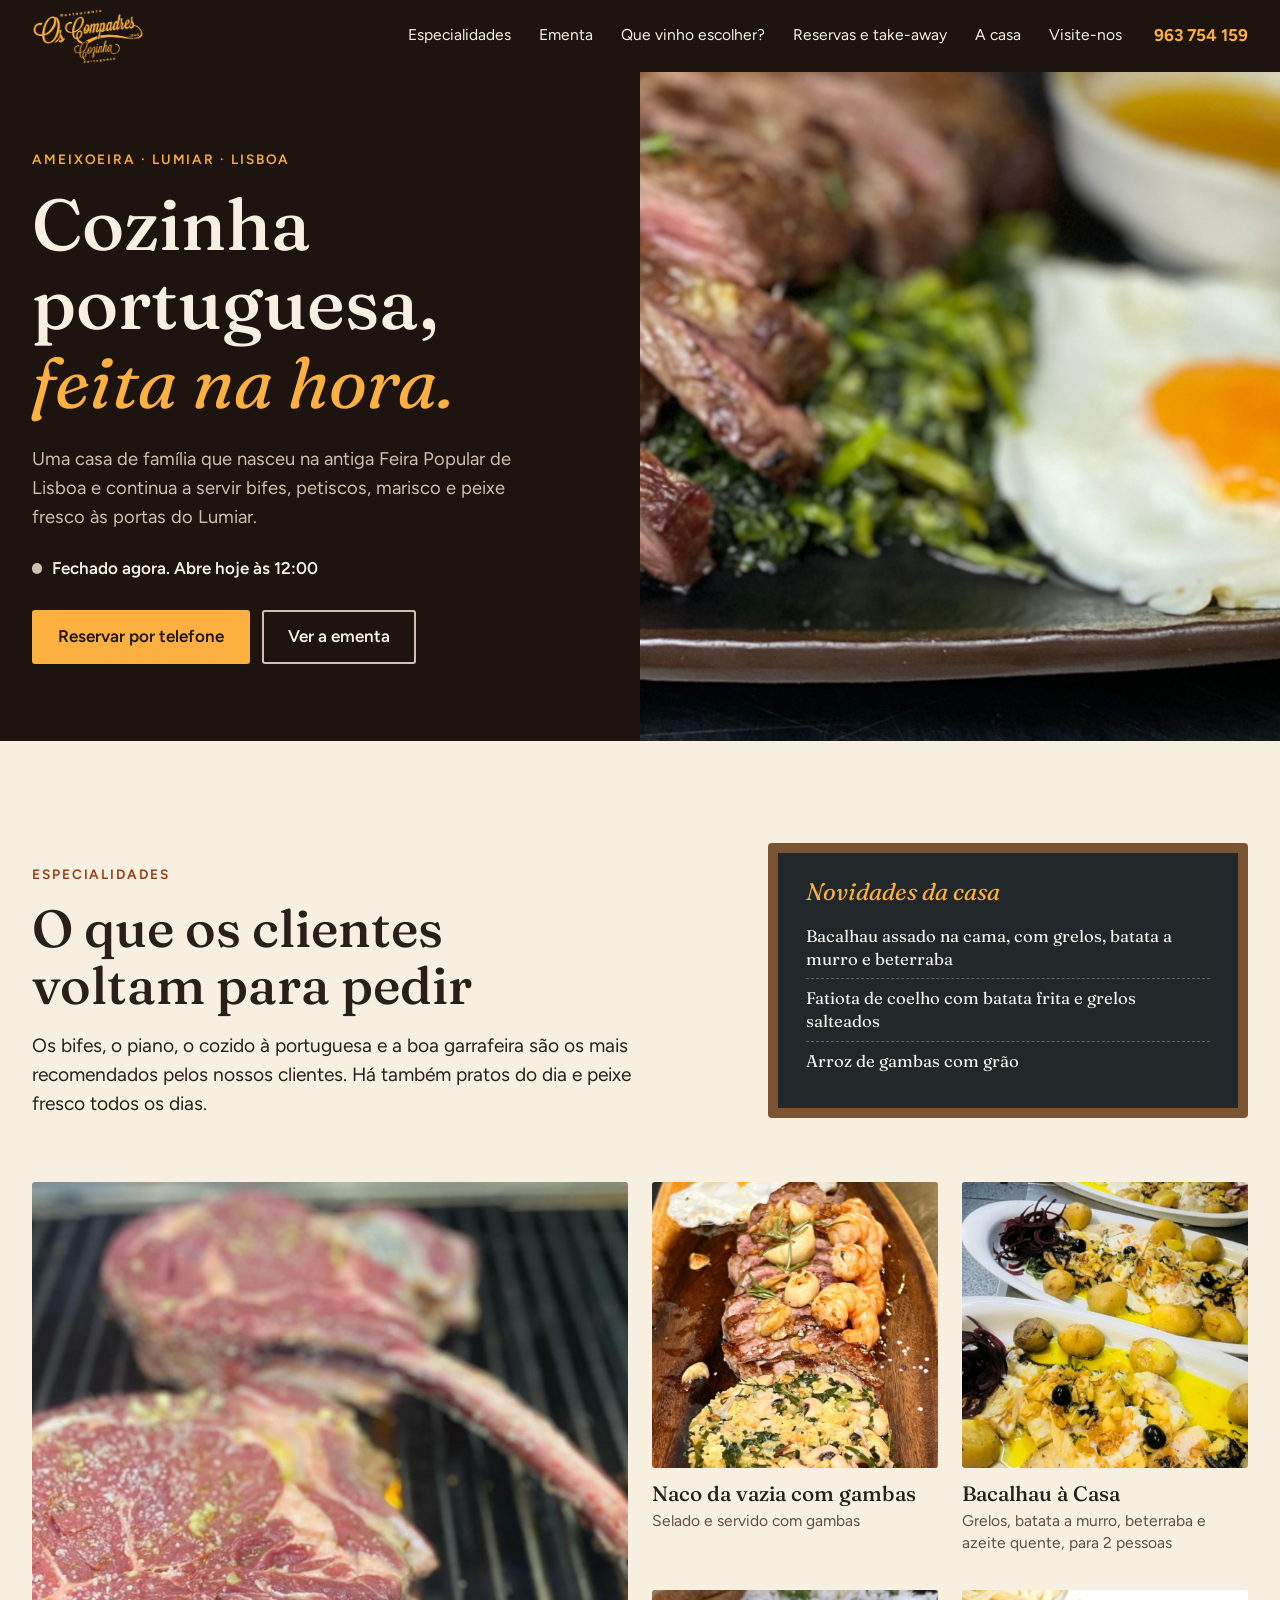
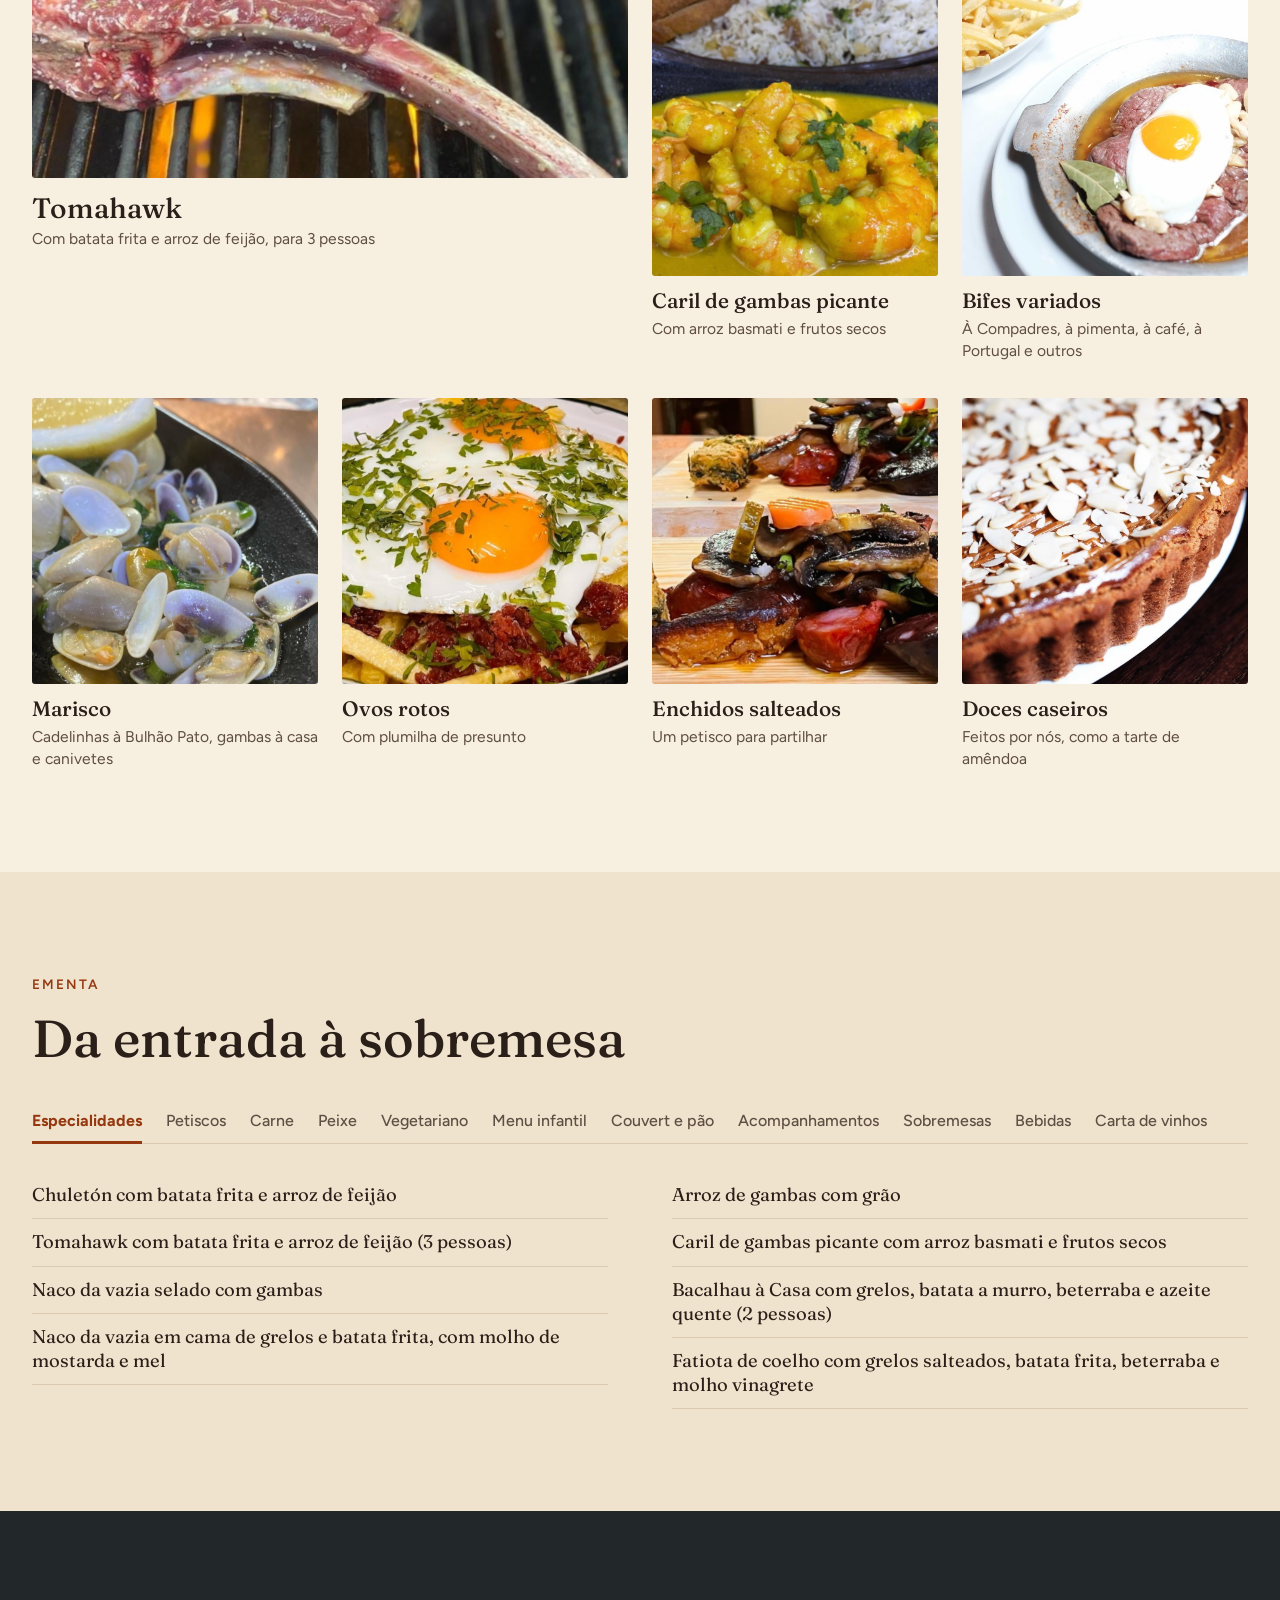
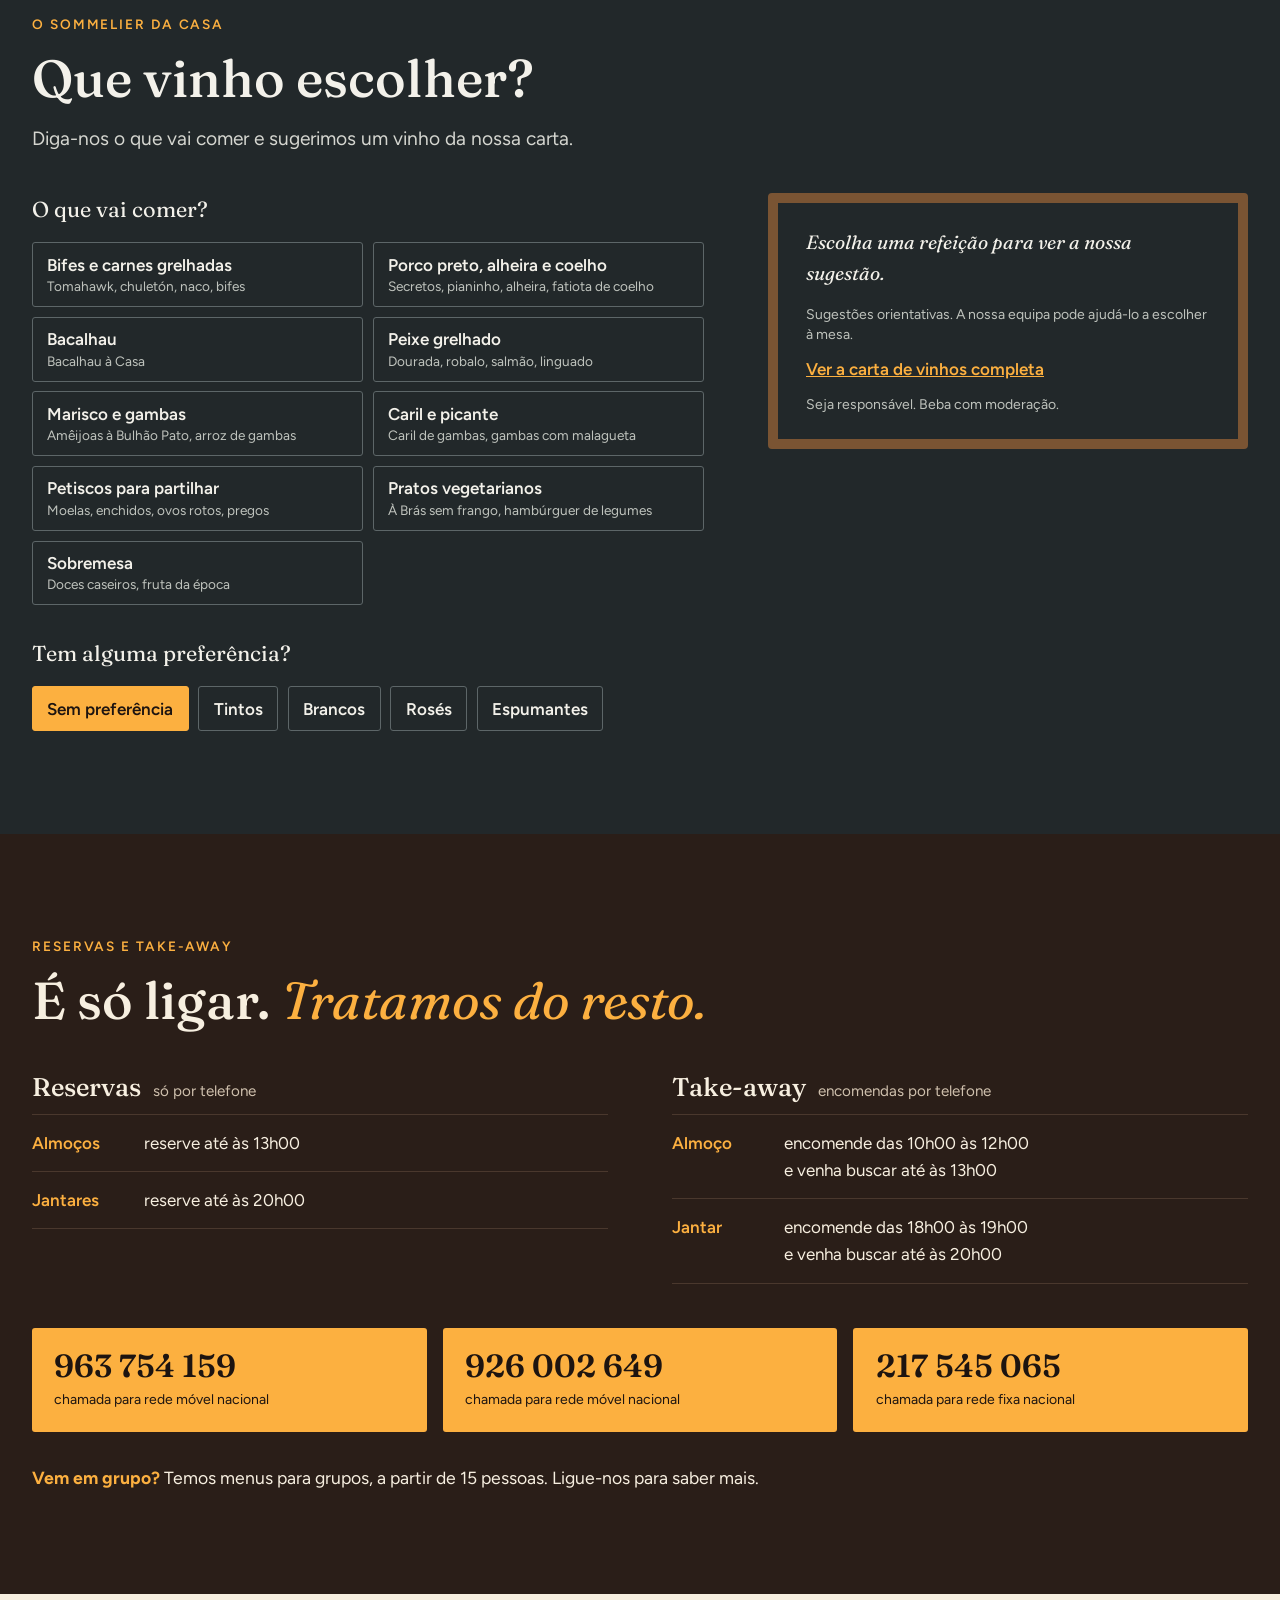
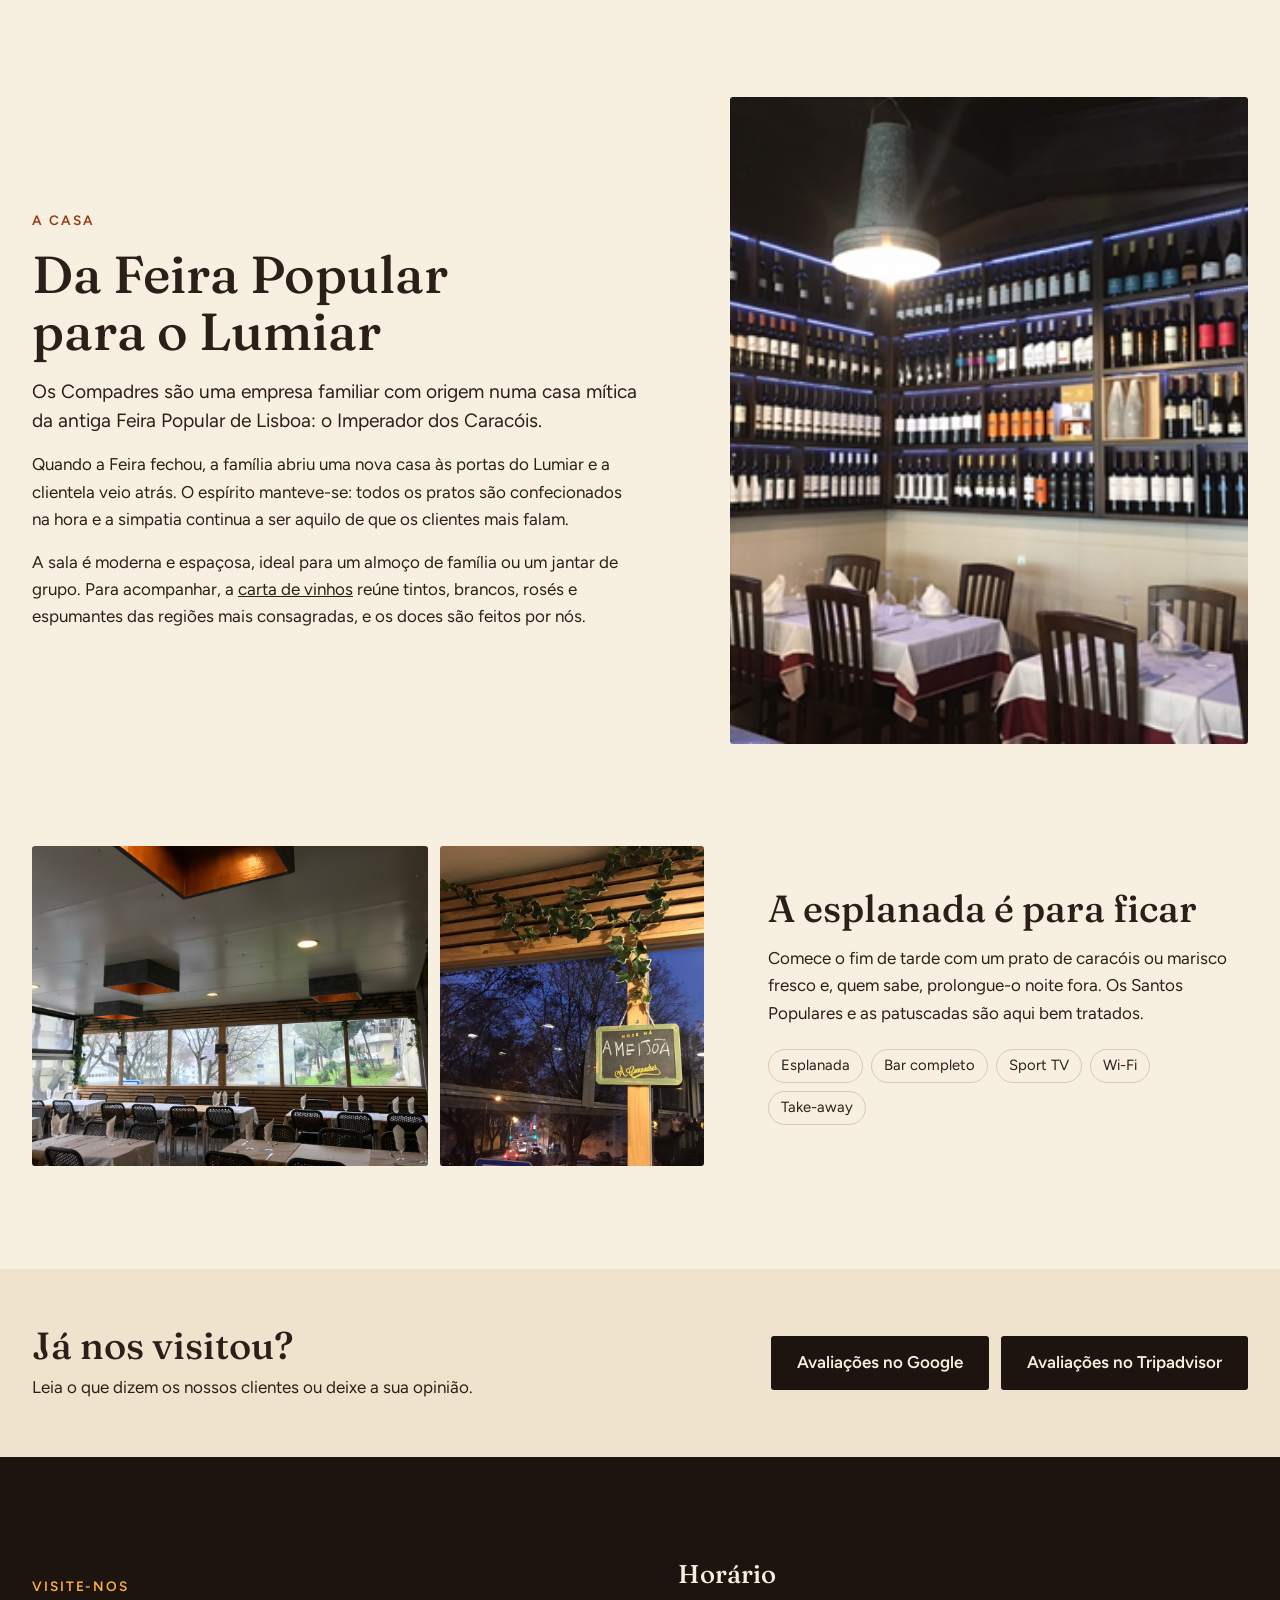
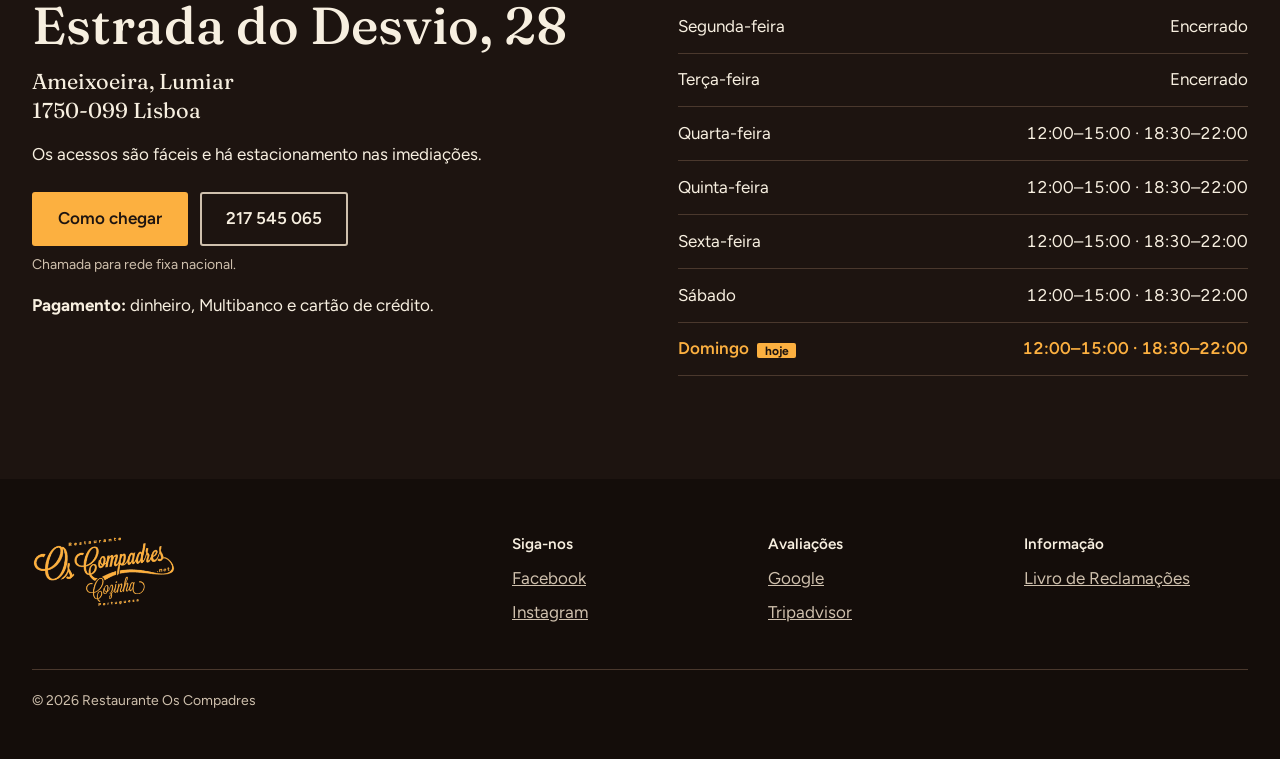
==== index.html @ 57ba3db3 "001 - baseline" ====
<!DOCTYPE html>
<html lang="pt-PT">
<head>
  <meta charset="utf-8">
  <meta name="viewport" content="width=device-width, initial-scale=1">
  <title>Restaurante Os Compadres | Cozinha portuguesa no Lumiar, Lisboa</title>
  <meta name="description" content="Cozinha tradicional portuguesa, feita na hora, com sala e esplanada na Ameixoeira, Lumiar. Reservas e take-away por telefone.">
  <!-- Protótipo: retirar esta linha quando o site for publicado oficialmente -->
  <meta name="robots" content="noindex">
  <meta name="theme-color" content="#1d1410">
  <link rel="preload" href="assets/fonts/fraunces.woff2" as="font" type="font/woff2" crossorigin>
  <link rel="stylesheet" href="css/styles.css">
  <script type="application/ld+json">
  {
    "@context": "https://schema.org",
    "@type": "Restaurant",
    "name": "Restaurante Os Compadres",
    "servesCuisine": "Portuguesa",
    "telephone": "+351217545065",
    "url": "https://www.restauranteoscompadres.net/",
    "acceptsReservations": "https://schema.org/True",
    "paymentAccepted": "Dinheiro, Multibanco, Cartão de crédito",
    "address": {
      "@type": "PostalAddress",
      "streetAddress": "Estrada do Desvio, 28",
      "addressLocality": "Lisboa",
      "postalCode": "1750-099",
      "addressCountry": "PT"
    },
    "geo": { "@type": "GeoCoordinates", "latitude": 38.780346, "longitude": -9.163229 },
    "openingHoursSpecification": [
      { "@type": "OpeningHoursSpecification", "dayOfWeek": ["Wednesday", "Thursday", "Friday", "Saturday", "Sunday"], "opens": "12:00", "closes": "15:00" },
      { "@type": "OpeningHoursSpecification", "dayOfWeek": ["Wednesday", "Thursday", "Friday", "Saturday", "Sunday"], "opens": "18:30", "closes": "22:00" }
    ]
  }
  </script>
  <script src="js/conteudo.js" defer></script>
  <script src="js/main.js" defer></script>
</head>
<body>
  <a class="saltar" href="#conteudo">Saltar para o conteúdo</a>

  <header class="topo">
    <div class="topo__interior">
      <a class="topo__logo" href="#inicio" aria-label="Os Compadres, início">
        <img src="assets/img/logo.png" alt="" width="268" height="135">
      </a>
      <button class="topo__menu" type="button" aria-expanded="false" aria-controls="navegacao">Menu</button>
      <nav id="navegacao" class="topo__nav" aria-label="Principal">
        <a href="#especialidades">Especialidades</a>
        <a href="#ementa">Ementa</a>
        <a href="#sommelier">Que vinho escolher?</a>
        <a href="#reservas">Reservas e take-away</a>
        <a href="#casa">A casa</a>
        <a href="#visite">Visite-nos</a>
      </nav>
      <a class="topo__telefone" href="tel:+351963754159">963 754 159</a>
    </div>
  </header>

  <main id="conteudo">
    <section class="heroi" id="inicio">
      <div class="heroi__texto">
        <p class="pre-titulo">Ameixoeira · Lumiar · Lisboa</p>
        <h1>Cozinha portuguesa, <em>feita na hora.</em></h1>
        <p class="heroi__intro">Uma casa de família que nasceu na antiga Feira Popular de Lisboa e continua a servir bifes, petiscos, marisco e peixe fresco às portas do Lumiar.</p>
        <p class="estado" data-estado><span class="estado__ponto" aria-hidden="true"></span><span data-estado-texto>Quarta a domingo, 12:00–15:00 e 18:30–22:00</span></p>
        <div class="heroi__acoes">
          <a class="botao botao--principal" href="#reservas">Reservar por telefone</a>
          <a class="botao botao--linha" href="#ementa">Ver a ementa</a>
        </div>
      </div>
      <div class="heroi__foto">
        <img src="assets/img/hero-1261.jpg" width="1920" height="735" alt="Naco de carne selado, com grelos salteados e ovo estrelado, servido em prato escuro">
      </div>
    </section>

    <section class="seccao especialidades" id="especialidades">
      <div class="contentor">
        <div class="especialidades__cabecalho">
          <div>
            <p class="pre-titulo pre-titulo--escuro">Especialidades</p>
            <h2>O que os clientes voltam para pedir</h2>
            <p class="lead">Os bifes, o piano, o cozido à portuguesa e a boa garrafeira são os mais recomendados pelos nossos clientes. Há também pratos do dia e peixe fresco todos os dias.</p>
          </div>
          <aside class="quadro" aria-labelledby="quadro-titulo">
            <h3 id="quadro-titulo" class="quadro__titulo">Novidades da casa</h3>
            <ul data-novidades></ul>
          </aside>
        </div>

        <ul class="pratos">
          <li class="prato prato--grande">
            <img src="assets/img/esp-3.jpg" width="800" height="800" loading="lazy" alt="Dois tomahawks a grelhar sobre a brasa">
            <h3>Tomahawk</h3>
            <p>Com batata frita e arroz de feijão, para 3 pessoas</p>
          </li>
          <li class="prato">
            <img src="assets/img/esp-1.jpg" width="800" height="800" loading="lazy" alt="Naco de vazia com gambas em travessa de madeira">
            <h3>Naco da vazia com gambas</h3>
            <p>Selado e servido com gambas</p>
          </li>
          <li class="prato">
            <img src="assets/img/bacalhau.jpg" width="800" height="800" loading="lazy" alt="Bacalhau assado com batata a murro, azeitonas e azeite">
            <h3>Bacalhau à Casa</h3>
            <p>Grelos, batata a murro, beterraba e azeite quente, para 2 pessoas</p>
          </li>
          <li class="prato">
            <img src="assets/img/esp-2.jpg" width="800" height="800" loading="lazy" alt="Caril de gambas com arroz basmati">
            <h3>Caril de gambas picante</h3>
            <p>Com arroz basmati e frutos secos</p>
          </li>
          <li class="prato">
            <img src="assets/img/bife-26.jpg" width="640" height="480" loading="lazy" alt="Bife com ovo estrelado em travessa de inox">
            <h3>Bifes variados</h3>
            <p>À Compadres, à pimenta, à café, à Portugal e outros</p>
          </li>
          <li class="prato">
            <img src="assets/img/marisco-1.jpg" width="800" height="800" loading="lazy" alt="Amêijoas à Bulhão Pato em prato escuro">
            <h3>Marisco</h3>
            <p>Cadelinhas à Bulhão Pato, gambas à casa e canivetes</p>
          </li>
          <li class="prato">
            <img src="assets/img/petisco-2.jpg" width="800" height="800" loading="lazy" alt="Ovos estrelados sobre batata frita e presunto">
            <h3>Ovos rotos</h3>
            <p>Com plumilha de presunto</p>
          </li>
          <li class="prato">
            <img src="assets/img/petisco-1.jpg" width="800" height="800" loading="lazy" alt="Enchidos salteados com cogumelos em tábua de madeira">
            <h3>Enchidos salteados</h3>
            <p>Um petisco para partilhar</p>
          </li>
          <li class="prato">
            <img src="assets/img/sobremesa-2.jpg" width="640" height="480" loading="lazy" alt="Tarte de amêndoa inteira">
            <h3>Doces caseiros</h3>
            <p>Feitos por nós, como a tarte de amêndoa</p>
          </li>
        </ul>
      </div>
    </section>

    <section class="seccao ementa" id="ementa">
      <div class="contentor">
        <p class="pre-titulo pre-titulo--escuro">Ementa</p>
        <h2>Da entrada à sobremesa</h2>
        <noscript><p class="lead">Para consultar a ementa, ligue-nos para o 963 754 159 (chamada para rede móvel nacional).</p></noscript>
        <div class="ementa__separadores" role="tablist" aria-label="Categorias da ementa" data-separadores></div>
        <div data-paineis></div>
      </div>
    </section>

    <section class="seccao sommelier" id="sommelier">
      <div class="contentor">
        <p class="pre-titulo">O sommelier da casa</p>
        <h2>Que vinho escolher?</h2>
        <p class="lead">Diga-nos o que vai comer e sugerimos um vinho da nossa carta.</p>
        <noscript><p>Peça ajuda à nossa equipa para escolher o vinho.</p></noscript>
        <div class="sommelier__grelha">
          <form>
            <fieldset>
              <legend>O que vai comer?</legend>
              <div class="sommelier__opcoes" data-refeicoes></div>
            </fieldset>
            <fieldset>
              <legend>Tem alguma preferência?</legend>
              <div class="sommelier__opcoes sommelier__opcoes--linha" data-preferencias></div>
            </fieldset>
          </form>
          <div class="sommelier__resposta">
            <div aria-live="polite" data-resultado>
              <p class="sommelier__vazio">Escolha uma refeição para ver a nossa sugestão.</p>
            </div>
            <p class="sommelier__nota">Sugestões orientativas. A nossa equipa pode ajudá-lo a escolher à mesa.</p>
            <a class="sommelier__ligacao" href="#ementa" data-abrir-vinhos>Ver a carta de vinhos completa</a>
            <p class="sommelier__nota">Seja responsável. Beba com moderação.</p>
          </div>
        </div>
      </div>
    </section>

    <section class="seccao reservas" id="reservas">
      <div class="contentor">
        <p class="pre-titulo">Reservas e take-away</p>
        <h2>É só ligar. <em>Tratamos do resto.</em></h2>
        <div class="reservas__grelha">
          <div class="horarios-servico">
            <h3>Reservas <small>só por telefone</small></h3>
            <dl>
              <div><dt>Almoços</dt><dd>reserve até às 13h00</dd></div>
              <div><dt>Jantares</dt><dd>reserve até às 20h00</dd></div>
            </dl>
          </div>
          <div class="horarios-servico">
            <h3>Take-away <small>encomendas por telefone</small></h3>
            <dl>
              <div><dt>Almoço</dt><dd>encomende das 10h00 às 12h00<br>e venha buscar até às 13h00</dd></div>
              <div><dt>Jantar</dt><dd>encomende das 18h00 às 19h00<br>e venha buscar até às 20h00</dd></div>
            </dl>
          </div>
        </div>
        <ul class="telefones">
          <li><a href="tel:+351963754159"><strong>963 754 159</strong><span>chamada para rede móvel nacional</span></a></li>
          <li><a href="tel:+351926002649"><strong>926 002 649</strong><span>chamada para rede móvel nacional</span></a></li>
          <li><a href="tel:+351217545065"><strong>217 545 065</strong><span>chamada para rede fixa nacional</span></a></li>
        </ul>
        <p class="reservas__grupos"><strong>Vem em grupo?</strong> Temos menus para grupos, a partir de 15 pessoas. Ligue-nos para saber mais.</p>
      </div>
    </section>

    <section class="seccao casa" id="casa">
      <div class="contentor casa__historia">
        <div class="casa__texto">
          <p class="pre-titulo pre-titulo--escuro">A casa</p>
          <h2>Da Feira Popular para o Lumiar</h2>
          <p class="lead">Os Compadres são uma empresa familiar com origem numa casa mítica da antiga Feira Popular de Lisboa: o Imperador dos Caracóis.</p>
          <p>Quando a Feira fechou, a família abriu uma nova casa às portas do Lumiar e a clientela veio atrás. O espírito manteve-se: todos os pratos são confecionados na hora e a simpatia continua a ser aquilo de que os clientes mais falam.</p>
          <p>A sala é moderna e espaçosa, ideal para um almoço de família ou um jantar de grupo. Para acompanhar, a <a href="#ementa" data-abrir-vinhos>carta de vinhos</a> reúne tintos, brancos, rosés e espumantes das regiões mais consagradas, e os doces são feitos por nós.</p>
        </div>
        <img class="casa__foto" src="assets/img/rest-10.jpg" width="450" height="350" loading="lazy" alt="Sala de refeições com mesas postas e uma parede inteira de garrafeira">
      </div>

      <div class="contentor esplanada">
        <div class="esplanada__fotos">
          <img src="assets/img/esplanada-4.jpg" width="1200" height="900" loading="lazy" alt="Esplanada coberta, de dia, com mesas postas e grandes janelas para as árvores">
          <img src="assets/img/esplanada-1.jpg" width="1200" height="900" loading="lazy" alt="Janela da esplanada ao anoitecer, com plantas e um pequeno quadro a anunciar amêijoa">
        </div>
        <div class="esplanada__texto">
          <h3>A esplanada é para ficar</h3>
          <p>Comece o fim de tarde com um prato de caracóis ou marisco fresco e, quem sabe, prolongue-o noite fora. Os Santos Populares e as patuscadas são aqui bem tratados.</p>
          <ul class="etiquetas">
            <li>Esplanada</li>
            <li>Bar completo</li>
            <li>Sport TV</li>
            <li>Wi-Fi</li>
            <li>Take-away</li>
          </ul>
        </div>
      </div>
    </section>

    <section class="avaliacoes" id="avaliacoes">
      <div class="contentor avaliacoes__interior">
        <div>
          <h2>Já nos visitou?</h2>
          <p>Leia o que dizem os nossos clientes ou deixe a sua opinião.</p>
        </div>
        <div class="avaliacoes__acoes">
          <a class="botao botao--escuro" href="https://www.google.com/search?hl=pt-PT&amp;gl=pt&amp;q=Os+Compadres,+Est+do+Desv.+28,+1750-099+Lisboa&amp;ludocid=6583333854940724621&amp;lsig=AB86z5X70cLenALAL0iGnnD36FtQ#lrd=0xd193296c5eeb169:0x5b5cb342d58b7d8d,1" target="_blank" rel="noopener noreferrer">Avaliações no Google</a>
          <a class="botao botao--escuro" href="https://www.tripadvisor.com.br/Restaurant_Review-g189158-d7626419-Reviews-Restaurante_Os_Compadres-Lisbon_Lisbon_District_Central_Portugal.html" target="_blank" rel="noopener noreferrer">Avaliações no Tripadvisor</a>
        </div>
      </div>
    </section>

    <section class="seccao visite" id="visite">
      <div class="contentor visite__grelha">
        <div>
          <p class="pre-titulo">Visite-nos</p>
          <h2>Estrada do Desvio, 28</h2>
          <address>Ameixoeira, Lumiar<br>1750-099 Lisboa</address>
          <p>Os acessos são fáceis e há estacionamento nas imediações.</p>
          <div class="visite__acoes">
            <a class="botao botao--principal" href="https://www.google.com/maps/search/?api=1&amp;query=38.780346,-9.163229" target="_blank" rel="noopener noreferrer">Como chegar</a>
            <a class="botao botao--linha" href="tel:+351217545065">217 545 065</a>
          </div>
          <p class="visite__nota">Chamada para rede fixa nacional.</p>
          <p class="visite__pagamento"><strong>Pagamento:</strong> dinheiro, Multibanco e cartão de crédito.</p>
        </div>
        <div class="horario">
          <h3>Horário</h3>
          <table>
            <caption class="so-leitor">Horário de funcionamento por dia da semana</caption>
            <tbody data-horario></tbody>
          </table>
          <noscript><p>Quarta a domingo: 12:00–15:00 e 18:30–22:00. Encerrado à segunda e à terça-feira.</p></noscript>
        </div>
      </div>
    </section>
  </main>

  <footer class="rodape">
    <div class="contentor rodape__grelha">
      <img src="assets/img/logo.png" width="268" height="135" loading="lazy" alt="Os Compadres, Cozinha Portuguesa">
      <div>
        <h2>Siga-nos</h2>
        <ul>
          <li><a href="https://www.facebook.com/Restaurante-Os-Compadres-188728681642311/" target="_blank" rel="noopener noreferrer">Facebook</a></li>
          <li><a href="https://www.instagram.com/restauranteoscompadres/" target="_blank" rel="noopener noreferrer">Instagram</a></li>
        </ul>
      </div>
      <div>
        <h2>Avaliações</h2>
        <ul>
          <li><a href="https://www.google.com/search?hl=pt-PT&amp;gl=pt&amp;q=Os+Compadres,+Est+do+Desv.+28,+1750-099+Lisboa&amp;ludocid=6583333854940724621&amp;lsig=AB86z5X70cLenALAL0iGnnD36FtQ#lrd=0xd193296c5eeb169:0x5b5cb342d58b7d8d,1" target="_blank" rel="noopener noreferrer">Google</a></li>
          <li><a href="https://www.tripadvisor.com.br/Restaurant_Review-g189158-d7626419-Reviews-Restaurante_Os_Compadres-Lisbon_Lisbon_District_Central_Portugal.html" target="_blank" rel="noopener noreferrer">Tripadvisor</a></li>
        </ul>
      </div>
      <div>
        <h2>Informação</h2>
        <ul>
          <li><a href="https://www.livroreclamacoes.pt/inicio" target="_blank" rel="noopener noreferrer">Livro de Reclamações</a></li>
        </ul>
      </div>
    </div>
    <p class="rodape__legal contentor">© <span data-ano>2026</span> Restaurante Os Compadres</p>
  </footer>

  <nav class="barra-movel" aria-label="Ações rápidas">
    <a href="tel:+351963754159">Ligar</a>
    <a href="#ementa">Ementa</a>
    <a href="https://www.google.com/maps/search/?api=1&amp;query=38.780346,-9.163229" target="_blank" rel="noopener noreferrer">Como chegar</a>
  </nav>
</body>
</html>
---- css/styles.css ----
@font-face {
  font-family: "Fraunces";
  src: url("../assets/fonts/fraunces.woff2") format("woff2");
  font-weight: 100 900;
  font-style: normal;
  font-display: swap;
}
@font-face {
  font-family: "Fraunces";
  src: url("../assets/fonts/fraunces-italic.woff2") format("woff2");
  font-weight: 100 900;
  font-style: italic;
  font-display: swap;
}
@font-face {
  font-family: "Figtree";
  src: url("../assets/fonts/figtree.woff2") format("woff2");
  font-weight: 300 900;
  font-style: normal;
  font-display: swap;
}

:root {
  --casca: #1d1410;
  --casca-2: #2a1e18;
  --creme: #f7efe0;
  --creme-2: #efe3cd;
  --ambar: #fcb040; /* cor do logótipo */
  --tijolo: #96380f;
  --tinta: #2b1f19;
  --tinta-suave: #5f4e43;
  --claro-suave: #cfc0ad;
  --linha-clara: #dbcab0;
  --linha-escura: #4a382d;
  --ardosia: #22282a;
  --titulos: "Fraunces", Georgia, serif;
  --texto: "Figtree", "Segoe UI", system-ui, sans-serif;
  --largura: 76rem;
}

*, *::before, *::after { box-sizing: border-box; }

html {
  scroll-behavior: smooth;
  scroll-padding-top: 5.5rem;
  -webkit-text-size-adjust: 100%;
}

body {
  margin: 0;
  background: var(--creme);
  color: var(--tinta);
  font: 400 1.0625rem/1.6 var(--texto);
}

img { display: block; max-width: 100%; height: auto; }
ul { margin: 0; padding: 0; list-style: none; }
a { color: inherit; }

h1, h2, h3 {
  margin: 0;
  font-family: var(--titulos);
  font-weight: 500;
  line-height: 1.1;
  text-wrap: balance;
}
h1 em, h2 em { color: var(--ambar); font-weight: 400; }
h2 { font-size: clamp(2rem, 1.5rem + 2.2vw, 3.25rem); }

:focus-visible { outline: 3px solid var(--ambar); outline-offset: 3px; border-radius: 2px; }
.ementa :focus-visible, .especialidades :focus-visible, .casa :focus-visible { outline-color: var(--tijolo); }

.so-leitor {
  position: absolute; width: 1px; height: 1px; overflow: hidden;
  clip-path: inset(50%); white-space: nowrap;
}
.saltar {
  position: absolute; left: 1rem; top: -4rem; z-index: 30;
  padding: .6rem 1rem; background: var(--ambar); color: var(--casca); font-weight: 600;
}
.saltar:focus { top: .5rem; }

.contentor { width: min(100% - 2.5rem, var(--largura)); margin-inline: auto; }
.seccao { padding-block: clamp(4rem, 8vw, 7rem); }

.pre-titulo {
  margin: 0 0 .9rem;
  color: var(--ambar);
  font-size: .85rem;
  font-weight: 600;
  letter-spacing: .14em;
  text-transform: uppercase;
}
.pre-titulo--escuro { color: var(--tijolo); }
.lead { font-size: 1.2rem; line-height: 1.5; margin: 1.1rem 0 0; max-width: 38rem; }

.botao {
  display: inline-flex; align-items: center; justify-content: center;
  min-height: 3.1rem; padding: .7rem 1.5rem;
  border: 2px solid transparent; border-radius: 3px;
  font-weight: 600; text-decoration: none;
  transition: background-color .15s, color .15s, border-color .15s;
}
.botao--principal { background: var(--ambar); color: var(--casca); }
.botao--principal:hover { background: #ffc66b; }
.botao--linha { border-color: var(--claro-suave); color: var(--creme); }
.botao--linha:hover { border-color: var(--ambar); color: var(--ambar); }

/* Topo */
.topo { position: sticky; top: 0; z-index: 20; background: var(--casca); color: var(--creme); }
.topo__interior {
  display: flex; align-items: center; gap: 2rem;
  width: min(100% - 2.5rem, var(--largura)); min-height: 4.5rem; margin-inline: auto;
}
.topo__logo img { width: 7rem; }
.topo__menu { display: none; }
.topo__nav { display: flex; gap: 1.75rem; margin-left: auto; }
.topo__nav a { padding-block: .4rem; font-size: .975rem; text-decoration: none; border-bottom: 2px solid transparent; }
.topo__nav a:hover { border-color: var(--ambar); }
.topo__telefone { color: var(--ambar); font-weight: 700; text-decoration: none; white-space: nowrap; }
.topo__telefone:hover { text-decoration: underline; }

/* Herói */
.heroi {
  display: grid; grid-template-columns: minmax(0, 1fr) minmax(0, 1fr);
  background: var(--casca); color: var(--creme);
}
.heroi__texto {
  align-self: center;
  padding: clamp(3rem, 6vw, 6rem) clamp(1.25rem, 4vw, 4rem) clamp(3rem, 6vw, 6rem) max(1.25rem, calc((100vw - var(--largura)) / 2));
}
.heroi h1 { font-size: clamp(2.75rem, 1.6rem + 3.6vw, 5rem); }
.heroi h1 em { display: block; }
.heroi__intro { margin: 1.5rem 0; max-width: 33rem; color: var(--claro-suave); font-size: 1.15rem; line-height: 1.55; }
.heroi__foto { min-height: 34rem; position: relative; }
.heroi__foto img { position: absolute; inset: 0; width: 100%; height: 100%; object-fit: cover; object-position: 62% 50%; }
.heroi__acoes { display: flex; flex-wrap: wrap; gap: .75rem; margin-top: 1.75rem; }

.estado { display: flex; align-items: center; gap: .6rem; margin: 0; font-weight: 600; }
.estado__ponto { flex: none; width: .65rem; height: .65rem; border-radius: 50%; background: var(--claro-suave); }
.estado--aberto .estado__ponto { background: #76d48c; }

/* Especialidades */
.especialidades__cabecalho {
  display: grid; grid-template-columns: minmax(0, 7fr) minmax(0, 5fr);
  gap: clamp(2rem, 5vw, 5rem); align-items: end; margin-bottom: clamp(2.5rem, 5vw, 4rem);
}
.quadro {
  padding: 1.6rem 1.75rem 1.75rem;
  background: var(--ardosia); color: #f3f1ea;
  border: 10px solid #7a5433; border-radius: 4px;
}
.quadro__titulo { margin-bottom: .75rem; color: var(--ambar); font-size: 1.5rem; font-style: italic; font-weight: 400; }
.quadro li { padding-block: .5rem; font-family: var(--titulos); font-size: 1.05rem; line-height: 1.35; }
.quadro li + li { border-top: 1px dashed #5d6668; }

.pratos { display: grid; grid-template-columns: repeat(4, minmax(0, 1fr)); gap: 2.25rem 1.5rem; }
.prato img { width: 100%; aspect-ratio: 1; object-fit: cover; border-radius: 3px; }
.prato h3 { margin-top: .9rem; font-size: 1.3rem; }
.prato p { margin: .3rem 0 0; color: var(--tinta-suave); font-size: .975rem; line-height: 1.4; }
.prato--grande { grid-column: span 2; grid-row: span 2; }
.prato--grande img { aspect-ratio: auto; height: auto; flex: 1; }
.prato--grande h3 { font-size: 1.75rem; }

/* Ementa */
.ementa { background: var(--creme-2); }
.ementa__separadores {
  display: flex; flex-wrap: wrap; gap: .25rem 1.5rem;
  margin-top: 2rem; border-bottom: 1px solid var(--linha-clara);
}
.ementa__separador {
  padding: .7rem 0; margin-bottom: -1px; flex: none;
  background: none; border: 0; border-bottom: 3px solid transparent;
  color: var(--tinta-suave); font: 500 1rem var(--texto); cursor: pointer;
}
.ementa__separador:hover { color: var(--tinta); }
.ementa__separador[aria-selected="true"] { border-color: var(--tijolo); color: var(--tijolo); font-weight: 700; }
.ementa__painel { padding-top: 1.75rem; }
.ementa__lista { columns: 2; column-gap: 4rem; }
.ementa__lista li {
  display: flex; justify-content: space-between; gap: 1rem;
  padding-block: .7rem; border-bottom: 1px solid var(--linha-clara);
  break-inside: avoid;
}
.ementa__nome { font-family: var(--titulos); font-size: 1.15rem; line-height: 1.3; }
.ementa__regioes { display: grid; grid-template-columns: repeat(2, minmax(0, 1fr)); gap: 1.5rem 4rem; }
.ementa__regioes .ementa__lista { columns: 1; }
.ementa__regiao { margin: 0 0 .25rem; color: var(--tinta-suave); font: 600 .85rem var(--texto); letter-spacing: .08em; text-transform: uppercase; }
.ementa__preco { flex: none; font-weight: 600; }
.ementa__grupo { margin: 2rem 0 .5rem; color: var(--tijolo); font-size: 1.3rem; }
.ementa__grupo:first-child { margin-top: 0; }

.vinho-casa {
  display: grid; grid-template-columns: repeat(2, minmax(0, 1fr)); gap: 1rem 4rem; align-items: center;
  margin-bottom: 2.25rem; padding: 1.5rem 1.75rem;
  background: var(--casca); color: var(--creme); border-radius: 3px;
}
.vinho-casa__titulo { color: var(--ambar); font-size: 1.75rem; font-style: italic; font-weight: 400; }
.vinho-casa p { margin: .35rem 0 0; color: var(--claro-suave); }
.vinho-casa .ementa__lista { columns: 1; }
.vinho-casa .ementa__lista li { border-color: var(--linha-escura); }
.vinho-casa .ementa__lista li:last-child { border-bottom: 0; }

/* Sommelier */
.sommelier { background: var(--ardosia); color: #f3f1ea; }
.sommelier .lead { color: #d5d6d0; }
.sommelier__grelha { display: grid; grid-template-columns: minmax(0, 7fr) minmax(0, 5fr); gap: clamp(2rem, 5vw, 4rem); margin-top: 2.5rem; align-items: start; }
.sommelier fieldset { margin: 0 0 2rem; padding: 0; border: 0; }
.sommelier fieldset:last-child { margin-bottom: 0; }
.sommelier legend { margin-bottom: .9rem; padding: 0; font-family: var(--titulos); font-size: 1.35rem; }
.sommelier__opcoes { display: grid; grid-template-columns: repeat(2, minmax(0, 1fr)); gap: .6rem; }
.sommelier__opcoes--linha { display: flex; flex-wrap: wrap; }

.opcao { position: relative; display: block; cursor: pointer; }
.opcao input { position: absolute; opacity: 0; inset: 0; width: 100%; height: 100%; margin: 0; cursor: pointer; }
.opcao__caixa {
  display: block; height: 100%; padding: .65rem .9rem;
  border: 1px solid #5d6668; border-radius: 3px;
  font-weight: 600; line-height: 1.3;
  transition: background-color .15s, border-color .15s, color .15s;
}
.opcao__caixa small { display: block; margin-top: .15rem; color: #bfc3bd; font-size: .85rem; font-weight: 400; }
.opcao:hover .opcao__caixa { border-color: var(--ambar); }
.opcao input:checked + .opcao__caixa { background: var(--ambar); border-color: var(--ambar); color: var(--casca); }
.opcao input:checked + .opcao__caixa small { color: var(--casca); }
.opcao input:focus-visible + .opcao__caixa { outline: 3px solid var(--ambar); outline-offset: 3px; }

.sommelier__resposta { padding: 1.5rem 1.75rem; border: 10px solid #7a5433; border-radius: 4px; }
.sommelier__vazio { margin: 0; font-family: var(--titulos); font-size: 1.2rem; font-style: italic; }
.sommelier__titulo { color: var(--ambar); font-size: 1.5rem; font-style: italic; font-weight: 400; }
.sommelier__sugestao { margin: .6rem 0 0; }
.sommelier__vinhos { margin-top: .75rem; }
.sommelier__vinhos li { display: flex; justify-content: space-between; gap: 1rem; padding-block: .6rem; border-top: 1px dashed #5d6668; }
.sommelier__vinho { font-family: var(--titulos); font-size: 1.1rem; line-height: 1.3; }
.sommelier__vinho small { display: block; color: #bfc3bd; font: 400 .875rem var(--texto); }
.sommelier__ligacao { display: inline-block; margin-top: .75rem; color: var(--ambar); font-weight: 600; }
.sommelier__nota { margin: 1rem 0 0; color: #bfc3bd; font-size: .875rem; line-height: 1.4; }
.sommelier__ligacao + .sommelier__nota { margin-top: .75rem; }

/* Reservas */
.reservas { background: var(--casca-2); color: var(--creme); }
.reservas__grelha { display: grid; grid-template-columns: repeat(2, minmax(0, 1fr)); gap: clamp(2rem, 5vw, 5rem); margin-top: 2.75rem; }
.horarios-servico h3 { font-size: 1.6rem; padding-bottom: .8rem; border-bottom: 1px solid var(--linha-escura); }
.horarios-servico small { margin-left: .4rem; color: var(--claro-suave); font: 400 .95rem var(--texto); }
.horarios-servico dl { margin: 0; }
.horarios-servico dl > div { display: grid; grid-template-columns: 6rem 1fr; gap: 1rem; padding-block: .9rem; border-bottom: 1px solid var(--linha-escura); }
.horarios-servico dt { color: var(--ambar); font-weight: 600; }
.horarios-servico dd { margin: 0; }

.telefones { display: grid; grid-template-columns: repeat(3, minmax(0, 1fr)); gap: 1rem; margin-top: 2.75rem; }
.telefones a {
  display: block; height: 100%; padding: 1.2rem 1.4rem;
  background: var(--ambar); color: var(--casca); border-radius: 3px; text-decoration: none;
  transition: background-color .15s;
}
.telefones a:hover { background: #ffc66b; }
.telefones strong { display: block; font-family: var(--titulos); font-size: clamp(1.6rem, 1.2rem + 1vw, 2.1rem); font-weight: 600; line-height: 1.2; white-space: nowrap; }
.telefones span { font-size: .875rem; }
.reservas__grupos { margin: 2rem 0 0; font-size: 1.1rem; }
.reservas__grupos strong { color: var(--ambar); }

/* A casa */
.casa__historia { display: grid; grid-template-columns: minmax(0, 6fr) minmax(0, 5fr); gap: clamp(2rem, 6vw, 6rem); align-items: center; }
.casa__texto > p:not(.lead):not(.pre-titulo) { max-width: 38rem; margin: 1rem 0 0; }
.casa__foto { width: 100%; aspect-ratio: 4 / 5; object-fit: cover; border-radius: 3px; }

.esplanada { display: grid; grid-template-columns: minmax(0, 7fr) minmax(0, 5fr); gap: clamp(2rem, 5vw, 4rem); align-items: center; margin-top: clamp(4rem, 8vw, 6.5rem); }
.esplanada__fotos { display: grid; grid-template-columns: 3fr 2fr; gap: .75rem; }
.esplanada__fotos img { width: 100%; height: 100%; min-height: 20rem; object-fit: cover; border-radius: 3px; }
.esplanada__texto h3 { font-size: clamp(1.75rem, 1.4rem + 1.2vw, 2.4rem); }
.esplanada__texto p { margin: 1rem 0 0; }
.etiquetas { display: flex; flex-wrap: wrap; gap: .5rem; margin-top: 1.4rem; }
.etiquetas li { padding: .25rem .75rem; border: 1px solid var(--linha-clara); border-radius: 99px; font-size: .925rem; }

/* Avaliações */
.avaliacoes { padding-block: clamp(2.5rem, 5vw, 3.5rem); background: var(--creme-2); }
.avaliacoes__interior { display: flex; flex-wrap: wrap; align-items: center; justify-content: space-between; gap: 1.5rem 3rem; }
.avaliacoes h2 { font-size: clamp(1.75rem, 1.4rem + 1.2vw, 2.4rem); }
.avaliacoes p { margin: .5rem 0 0; }
.avaliacoes__acoes { display: flex; flex-wrap: wrap; gap: .75rem; }
.avaliacoes :focus-visible { outline-color: var(--tijolo); }
.botao--escuro { background: var(--casca); color: var(--creme); }
.botao--escuro:hover { background: var(--tijolo); }

/* Visite-nos */
.visite { background: var(--casca); color: var(--creme); }
.visite__grelha { display: grid; grid-template-columns: minmax(0, 1fr) minmax(0, 1fr); gap: clamp(2.5rem, 6vw, 6rem); }
.visite address { margin-top: .75rem; font-family: var(--titulos); font-size: 1.35rem; font-style: normal; line-height: 1.35; }
.visite p { margin: 1rem 0 0; }
.visite__acoes { display: flex; flex-wrap: wrap; gap: .75rem; margin-top: 1.5rem; }
.visite .visite__nota { margin-top: .5rem; color: var(--claro-suave); font-size: .875rem; }
.horario h3 { font-size: 1.6rem; margin-bottom: .75rem; }
.horario table { width: 100%; border-collapse: collapse; }
.horario th, .horario td { padding: .8rem 0; border-bottom: 1px solid var(--linha-escura); font-weight: 400; text-align: left; }
.horario td { text-align: right; font-variant-numeric: tabular-nums; white-space: nowrap; }
.horario .hoje th, .horario .hoje td { color: var(--ambar); font-weight: 600; }
.hoje__marca { margin-left: .5rem; padding: .05rem .45rem; background: var(--ambar); color: var(--casca); border-radius: 2px; font-size: .75rem; font-weight: 700; }

/* Rodapé */
.rodape { padding-block: 3.5rem 2rem; background: #140d0a; color: var(--claro-suave); }
.rodape__grelha { display: grid; grid-template-columns: 2fr 1fr 1fr 1fr; gap: 2rem; }
.rodape__grelha > img { width: 9rem; }
.rodape h2 { margin-bottom: .6rem; color: var(--creme); font: 600 .95rem var(--texto); }
.rodape li a { display: inline-block; padding-block: .2rem; }
.rodape a:hover { color: var(--ambar); }
.rodape__legal { margin-top: 2.5rem; padding-top: 1.25rem; border-top: 1px solid var(--linha-escura); font-size: .875rem; }

.barra-movel { display: none; }

@media (max-width: 68rem) {
  .topo__menu {
    display: block; order: 2; padding: .5rem .9rem;
    background: none; border: 1px solid var(--linha-escura); border-radius: 3px;
    color: var(--creme); font: 600 .95rem var(--texto); cursor: pointer;
  }
  .topo__telefone { order: 1; margin-left: auto; }
  .topo__interior { gap: 1rem; }
  .topo__nav {
    display: none; position: absolute; top: 100%; left: 0; right: 0; margin: 0;
    flex-direction: column; gap: 0; padding: .5rem 1.25rem 1rem;
    background: var(--casca); border-top: 1px solid var(--linha-escura);
  }
  .topo__nav.aberta { display: flex; }
  .topo__nav a { padding-block: .8rem; }
  .pratos { grid-template-columns: repeat(3, minmax(0, 1fr)); }
  .prato--grande { grid-column: span 1; grid-row: auto; }
  .prato--grande img { aspect-ratio: 1; }
  .prato--grande h3 { font-size: 1.3rem; }
}

@media (max-width: 52rem) {
  body { padding-bottom: 3.5rem; font-size: 1rem; }
  .heroi { grid-template-columns: 1fr; }
  .heroi__foto { order: -1; min-height: 0; aspect-ratio: 16 / 10; }
  .heroi__texto { padding: 2.25rem 1.25rem 3rem; }
  .especialidades__cabecalho, .reservas__grelha, .casa__historia, .esplanada, .visite__grelha, .sommelier__grelha { grid-template-columns: minmax(0, 1fr); }
  .sommelier__resposta { padding: 1.25rem; scroll-margin-block: 5.5rem; }
  .pratos { grid-template-columns: repeat(2, minmax(0, 1fr)); gap: 1.75rem 1rem; }
  .prato--grande { grid-column: span 2; }
  .prato--grande img { aspect-ratio: 4 / 3; }
  .prato h3, .prato--grande h3 { font-size: 1.1rem; }
  .prato p { font-size: .9rem; }

  /* Separadores em linha, para não ocuparem o ecrã inteiro no telemóvel */
  .ementa__separadores { flex-wrap: nowrap; overflow-x: auto; margin-inline: -1.25rem; padding-inline: 1.25rem; scrollbar-width: none; }
  .ementa__lista { columns: 1; }
  .ementa__regioes, .vinho-casa { grid-template-columns: minmax(0, 1fr); }
  .vinho-casa { padding: 1.25rem; }

  .telefones { grid-template-columns: minmax(0, 1fr); }
  .casa__foto { aspect-ratio: 4 / 3; }
  .esplanada__fotos { grid-template-columns: minmax(0, 1fr); }
  .esplanada__fotos img { min-height: 0; aspect-ratio: 4 / 3; }
  .rodape__grelha { grid-template-columns: repeat(2, minmax(0, 1fr)); }
  .rodape__grelha > img { grid-column: 1 / -1; }

  .barra-movel {
    display: grid; grid-template-columns: repeat(3, 1fr);
    position: fixed; inset: auto 0 0; z-index: 20;
    background: var(--casca); border-top: 1px solid var(--linha-escura);
    padding-bottom: env(safe-area-inset-bottom);
  }
  .barra-movel a {
    display: flex; align-items: center; justify-content: center; min-height: 3.5rem;
    color: var(--creme); font-weight: 600; text-decoration: none;
  }
  .barra-movel a:first-child { background: var(--ambar); color: var(--casca); }
}

@media (max-width: 26rem) {
  .topo__telefone { display: none; }
  .topo__menu { margin-left: auto; }
}

@media (prefers-reduced-motion: reduce) {
  html { scroll-behavior: auto; }
  * { transition: none !important; }
}
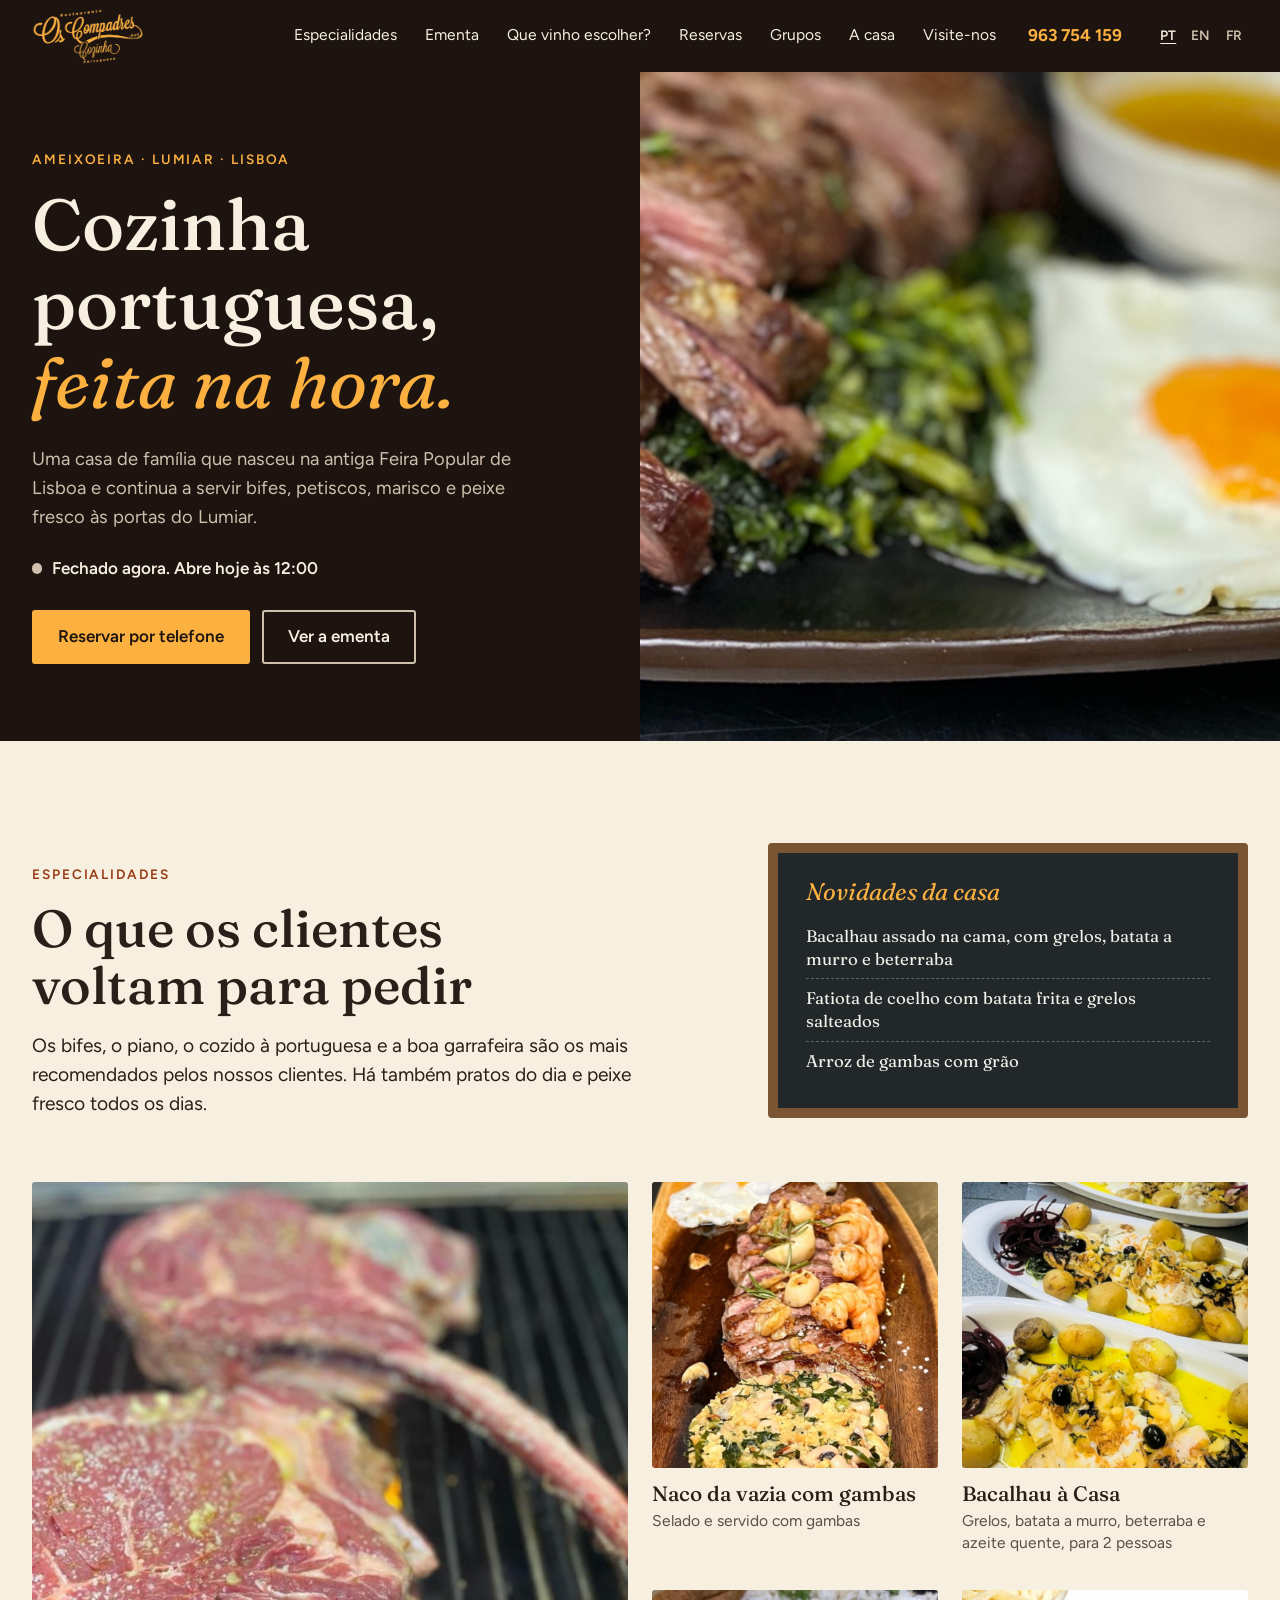
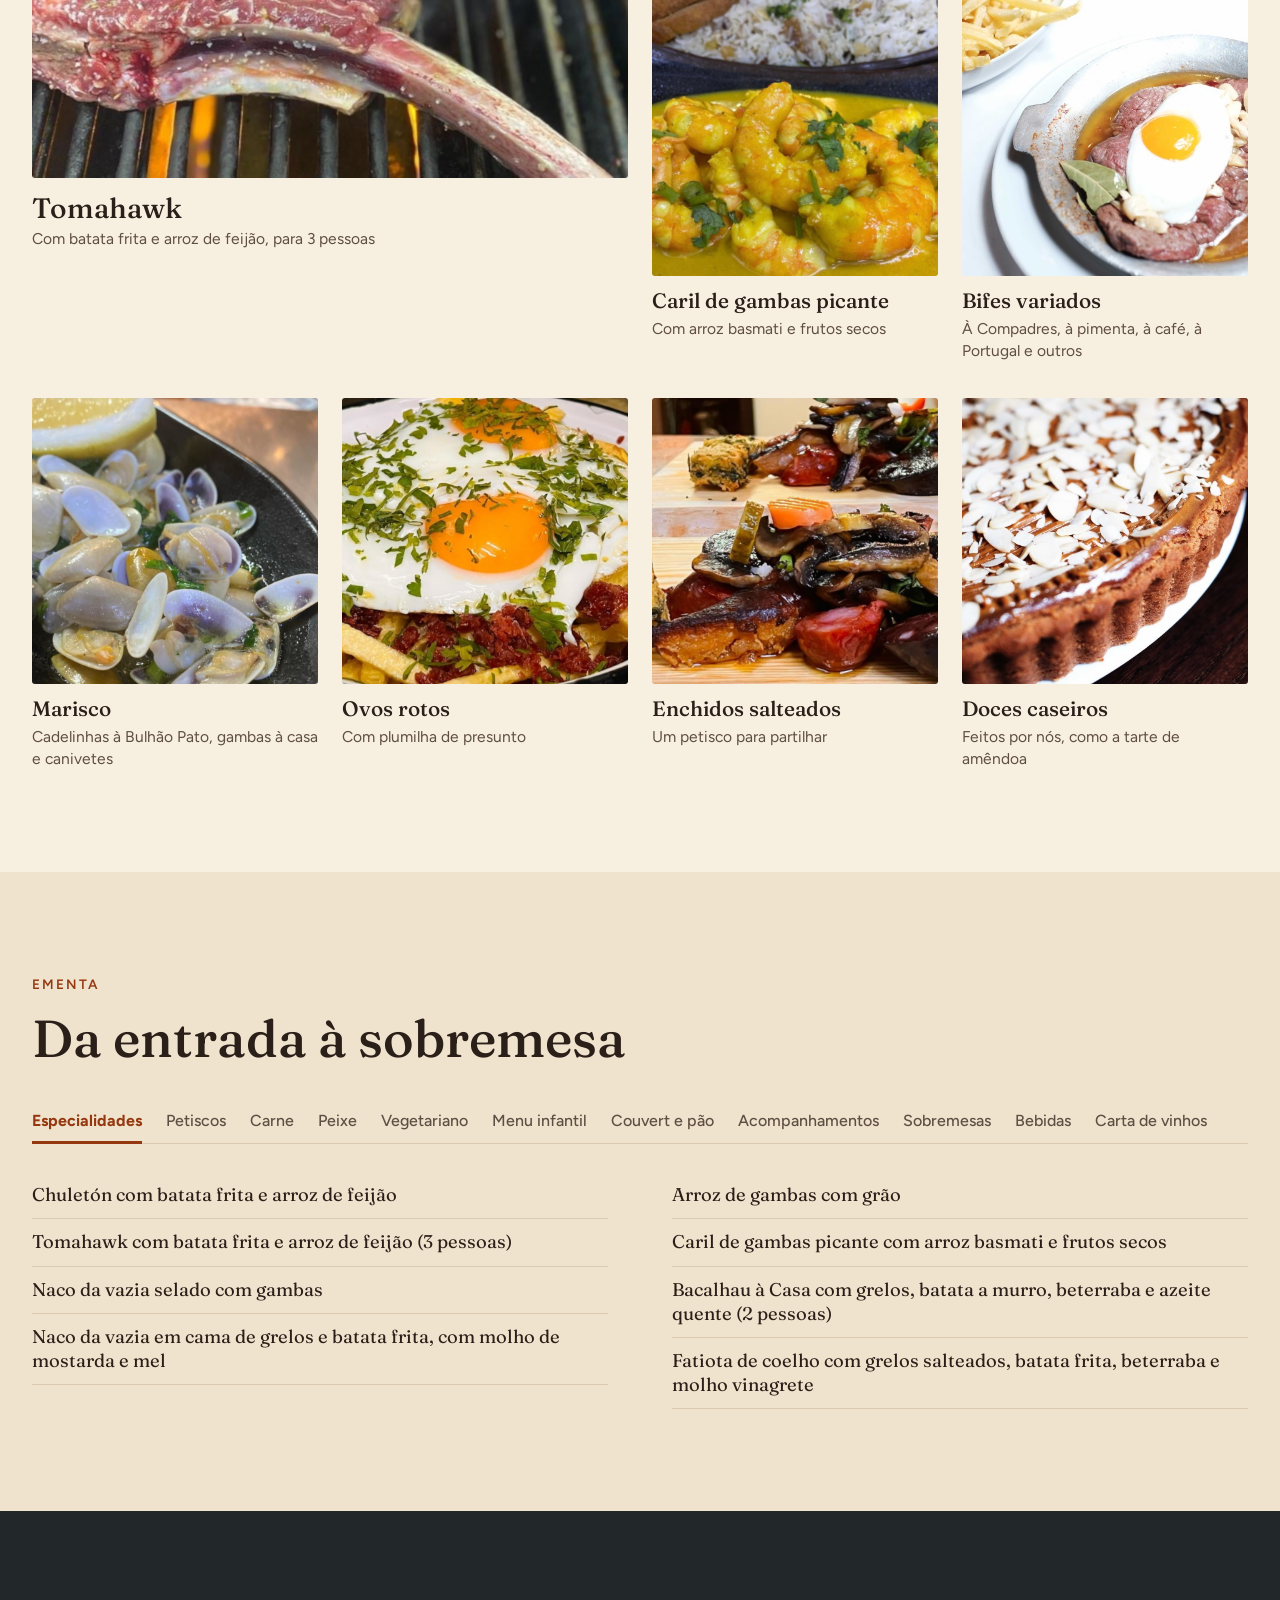
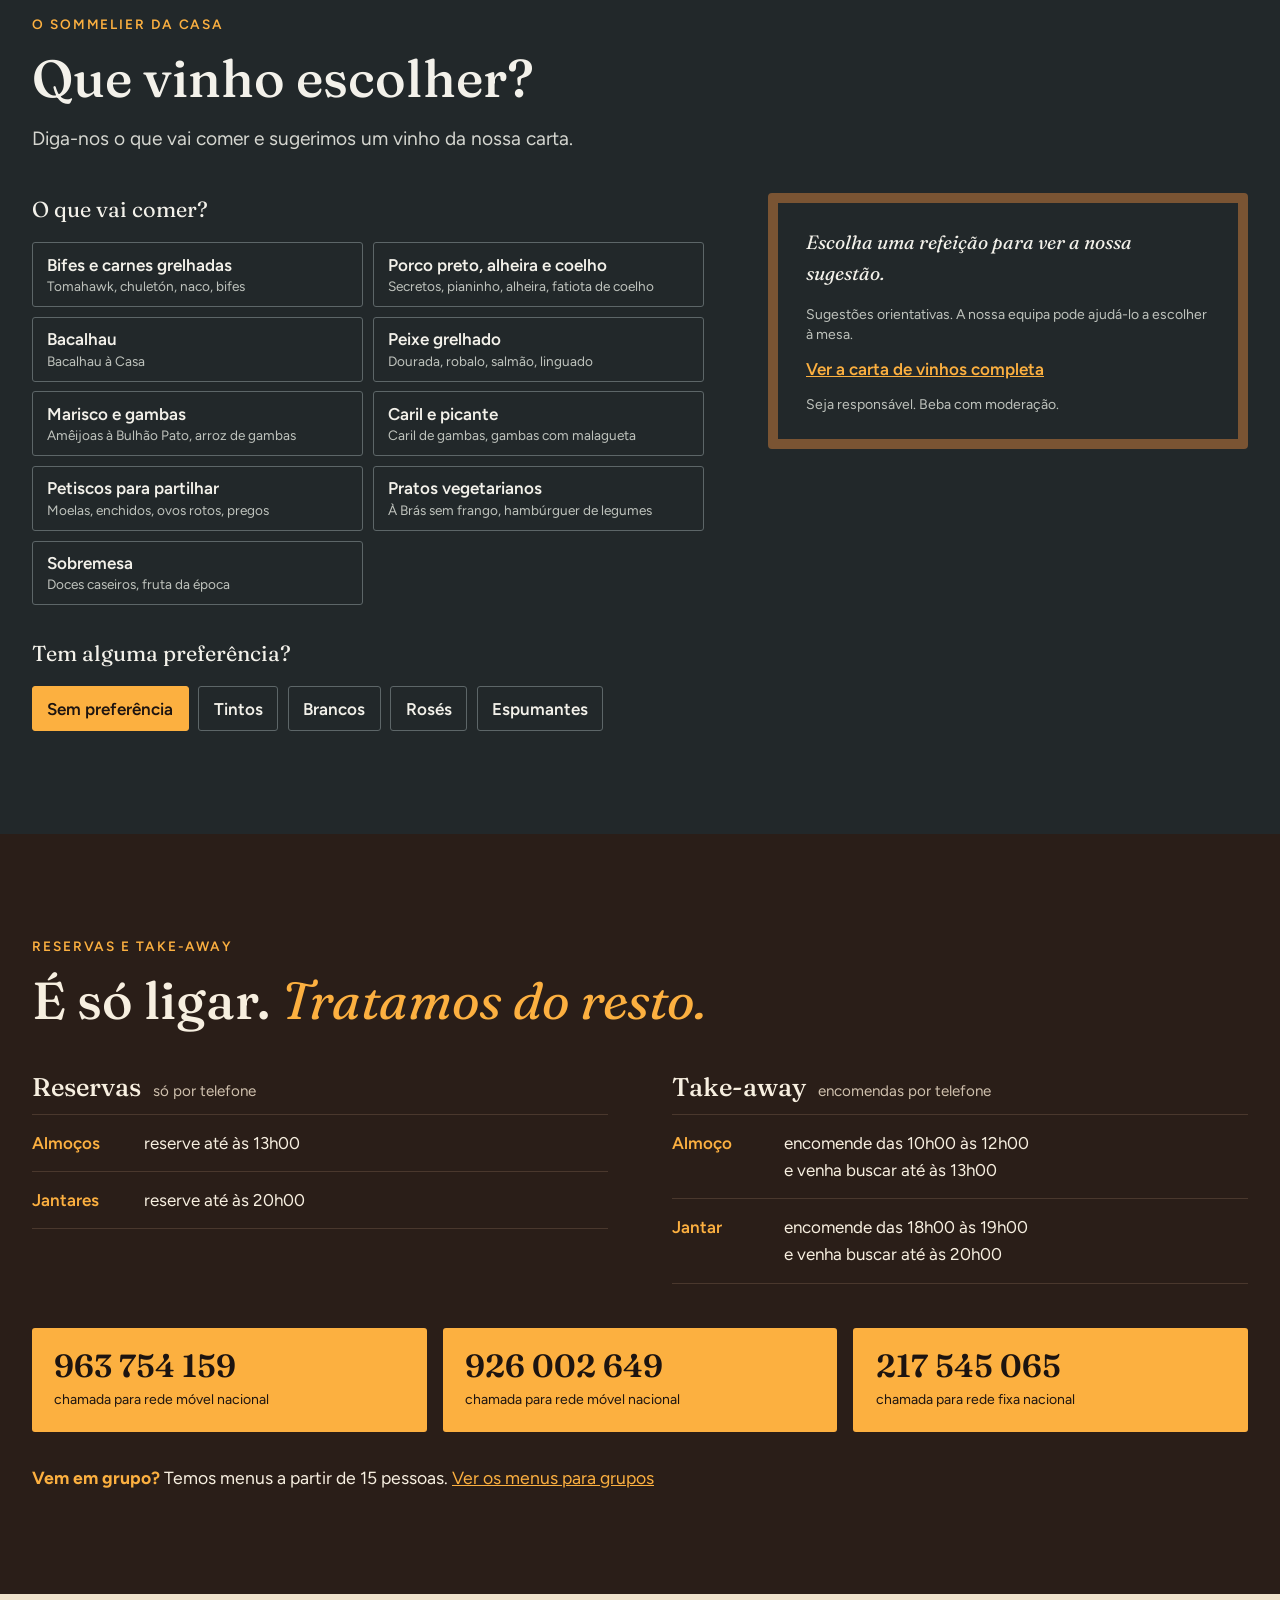
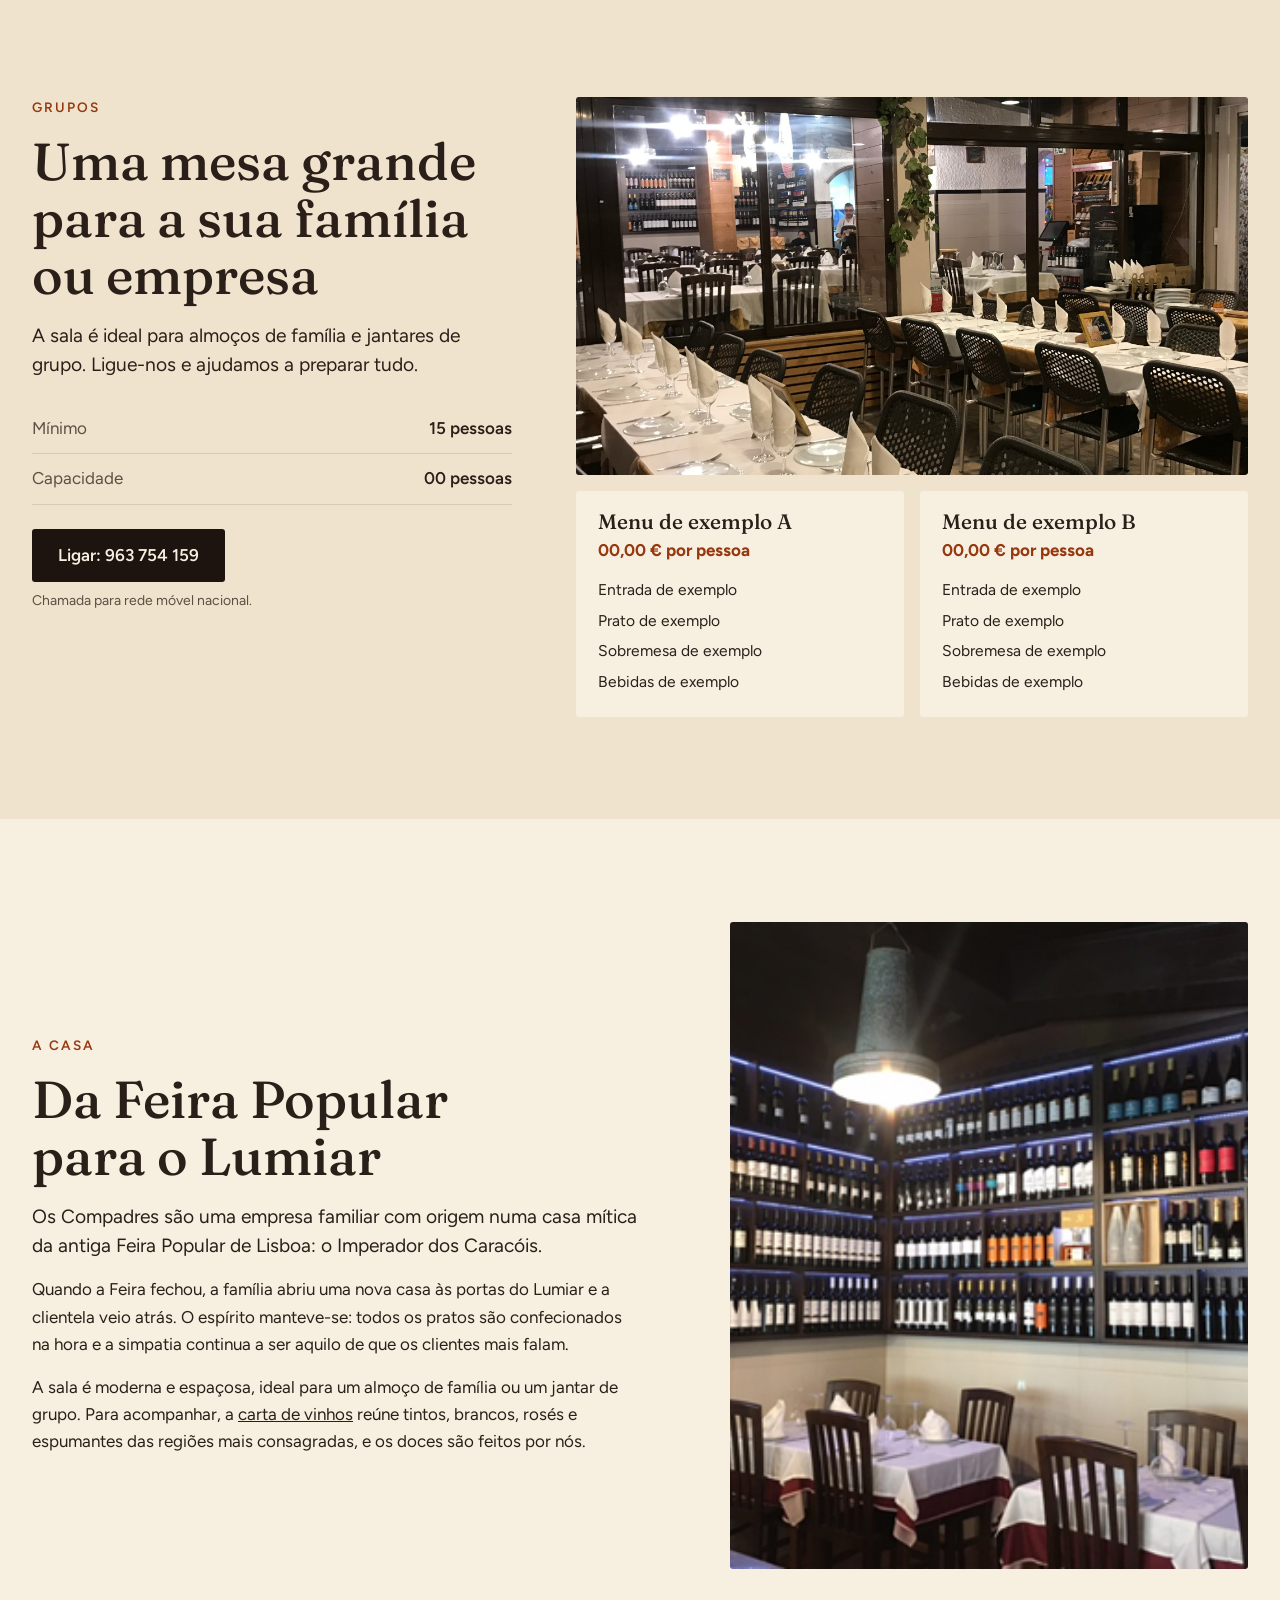
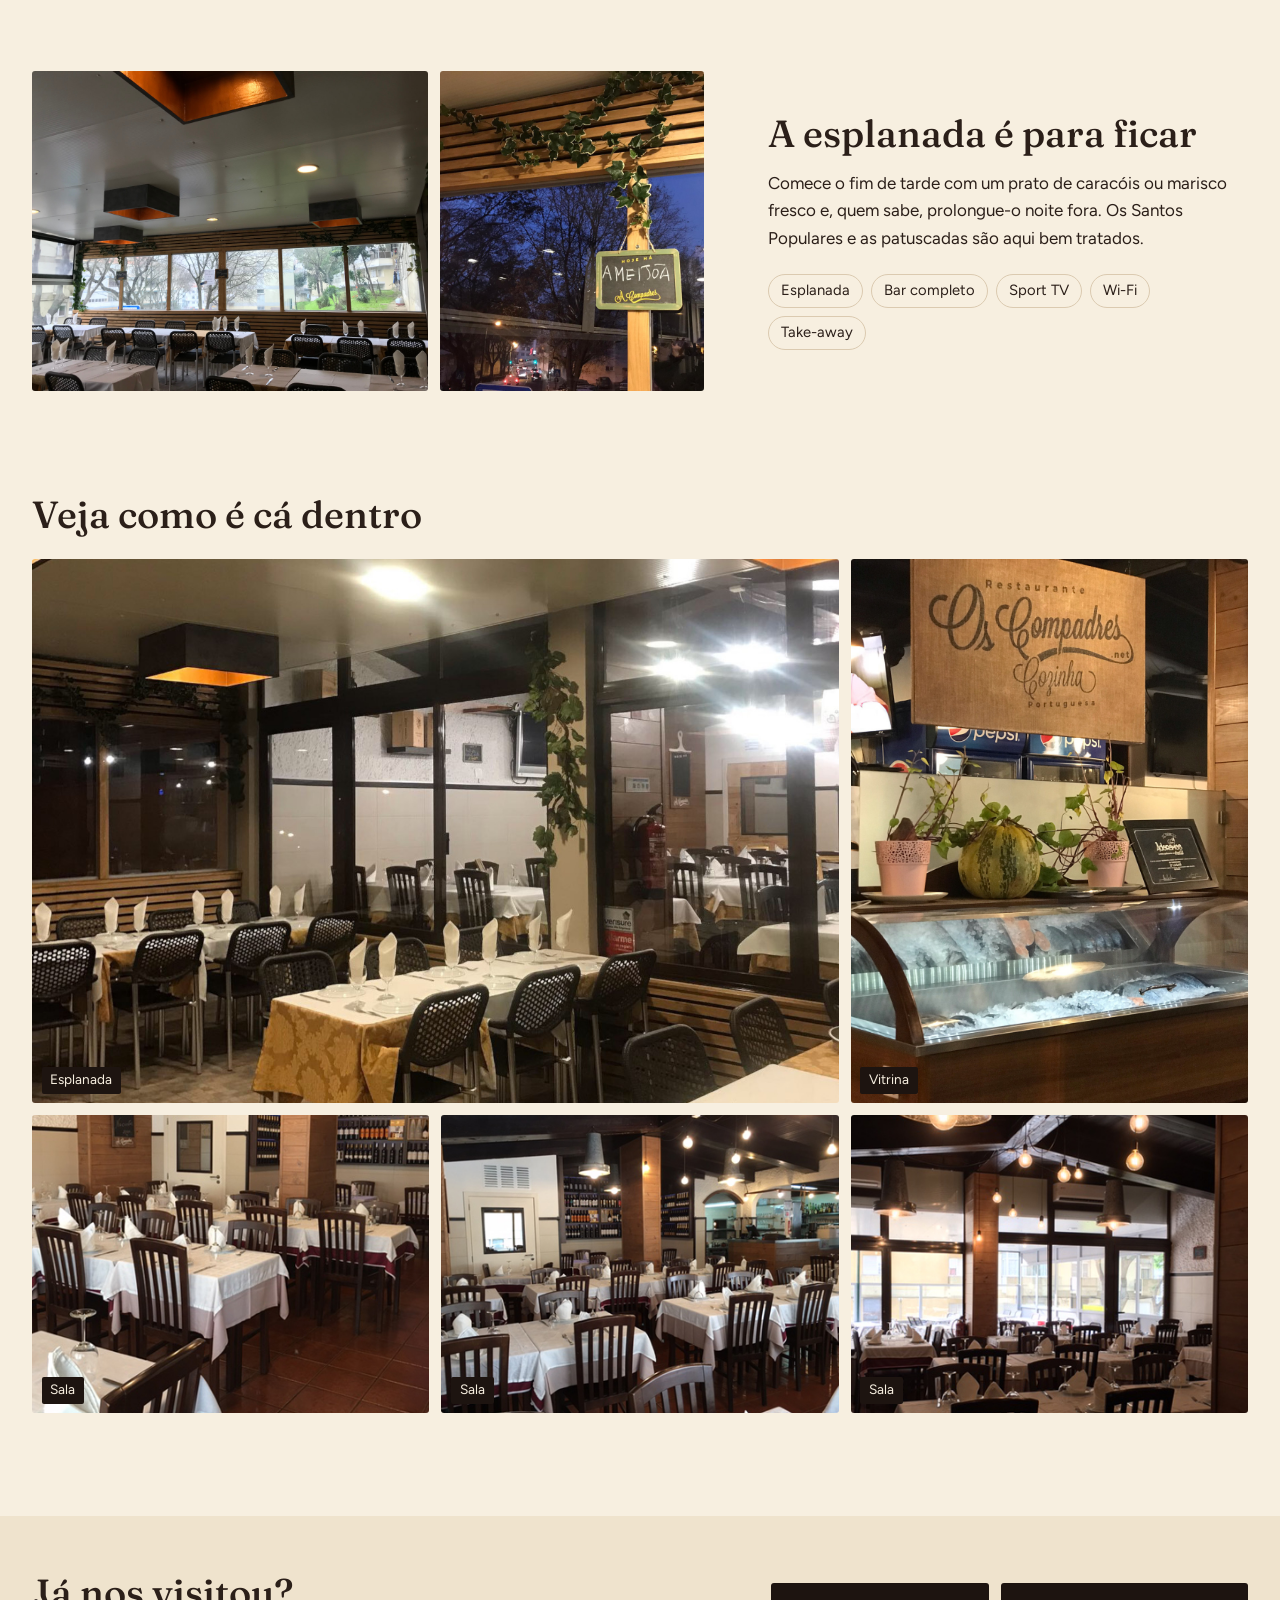
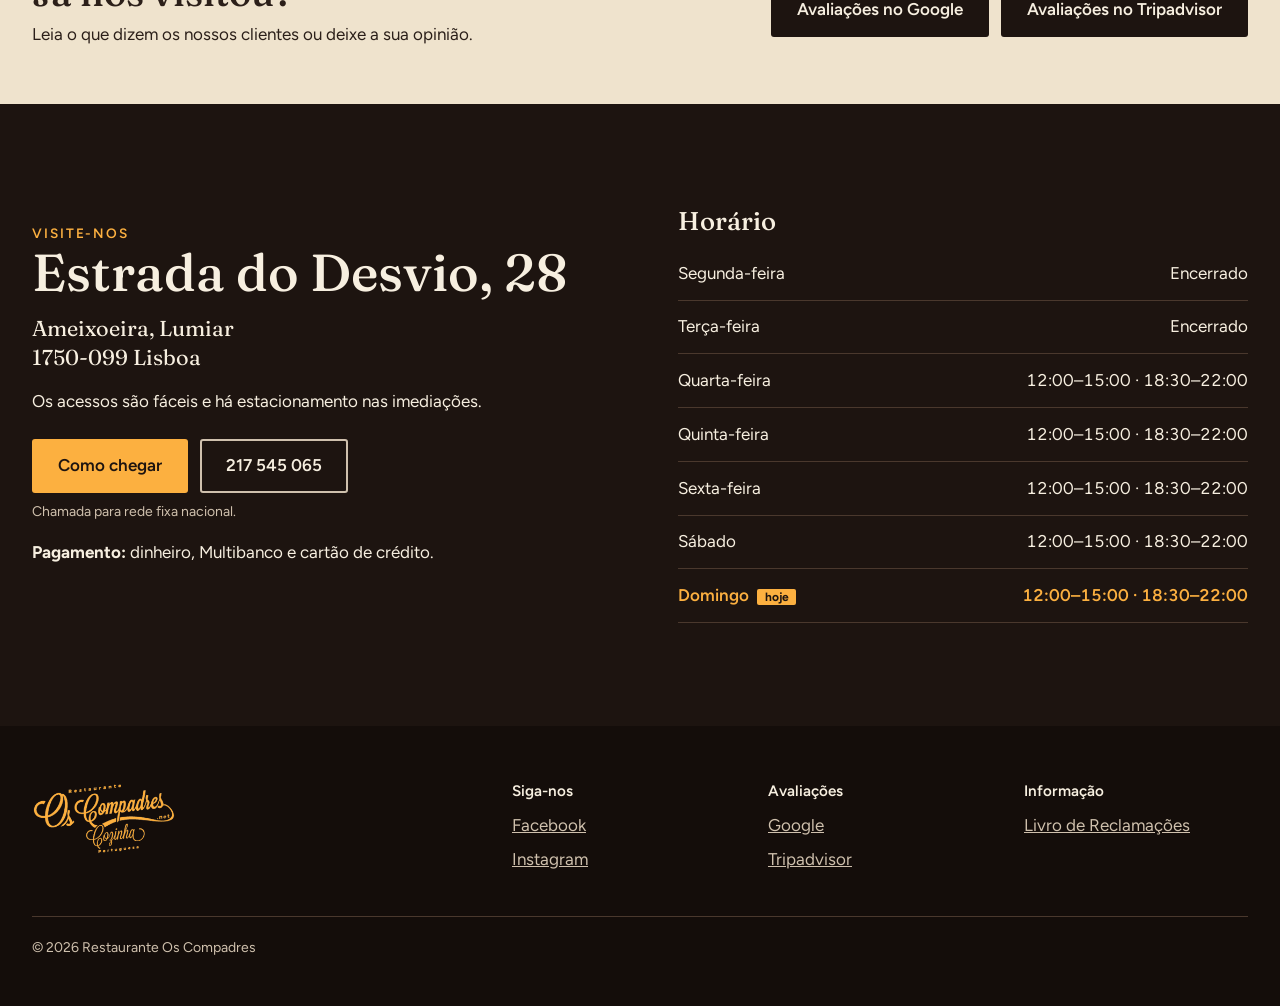
==== commit 9732b64d: "002 - new drop" ====
--- a/index.html
+++ b/index.html
@@ -8,6 +8,9 @@
   <!-- Protótipo: retirar esta linha quando o site for publicado oficialmente -->
   <meta name="robots" content="noindex">
   <meta name="theme-color" content="#1d1410">
+  <link rel="alternate" hreflang="pt-PT" href="https://www.restauranteoscompadres.net/">
+  <link rel="alternate" hreflang="en" href="https://www.restauranteoscompadres.net/en/">
+  <link rel="alternate" hreflang="fr" href="https://www.restauranteoscompadres.net/fr/">
   <link rel="preload" href="assets/fonts/fraunces.woff2" as="font" type="font/woff2" crossorigin>
   <link rel="stylesheet" href="css/styles.css">
   <script type="application/ld+json">
@@ -50,11 +53,17 @@
         <a href="#especialidades">Especialidades</a>
         <a href="#ementa">Ementa</a>
         <a href="#sommelier">Que vinho escolher?</a>
-        <a href="#reservas">Reservas e take-away</a>
+        <a href="#reservas">Reservas</a>
+        <a href="#grupos">Grupos</a>
         <a href="#casa">A casa</a>
         <a href="#visite">Visite-nos</a>
       </nav>
       <a class="topo__telefone" href="tel:+351963754159">963 754 159</a>
+      <ul class="idiomas" aria-label="Idioma">
+        <li><a href="index.html" lang="pt-PT" aria-current="page">PT</a></li>
+        <li><a href="en/index.html" lang="en">EN</a></li>
+        <li><a href="fr/index.html" lang="fr">FR</a></li>
+      </ul>
     </div>
   </header>
 
@@ -203,7 +212,27 @@
           <li><a href="tel:+351926002649"><strong>926 002 649</strong><span>chamada para rede móvel nacional</span></a></li>
           <li><a href="tel:+351217545065"><strong>217 545 065</strong><span>chamada para rede fixa nacional</span></a></li>
         </ul>
-        <p class="reservas__grupos"><strong>Vem em grupo?</strong> Temos menus para grupos, a partir de 15 pessoas. Ligue-nos para saber mais.</p>
+        <p class="reservas__grupos"><strong>Vem em grupo?</strong> Temos menus a partir de 15 pessoas. <a href="#grupos">Ver os menus para grupos</a></p>
+      </div>
+    </section>
+
+    <section class="seccao grupos" id="grupos">
+      <div class="contentor grupos__grelha">
+        <div>
+          <p class="pre-titulo pre-titulo--escuro">Grupos</p>
+          <h2>Uma mesa grande para a sua família ou empresa</h2>
+          <p class="lead">A sala é ideal para almoços de família e jantares de grupo. Ligue-nos e ajudamos a preparar tudo.</p>
+          <dl class="grupos__factos">
+            <div><dt>Mínimo</dt><dd>15 pessoas</dd></div>
+            <div data-grupos-capacidade><dt>Capacidade</dt><dd></dd></div>
+          </dl>
+          <a class="botao botao--escuro" href="tel:+351963754159">Ligar: 963 754 159</a>
+          <p class="grupos__nota">Chamada para rede móvel nacional.</p>
+        </div>
+        <div>
+          <img class="grupos__foto" src="assets/img/grupos.jpg" width="1200" height="900" loading="lazy" alt="Mesas longas postas para um grupo">
+          <ul class="grupos__menus" data-grupos-menus></ul>
+        </div>
       </div>
     </section>
 
@@ -236,6 +265,11 @@
           </ul>
         </div>
       </div>
+
+      <div class="contentor galeria" id="galeria">
+        <h3>Veja como é cá dentro</h3>
+        <div class="galeria__grelha" data-galeria></div>
+      </div>
     </section>
 
     <section class="avaliacoes" id="avaliacoes">
--- a/css/styles.css
+++ b/css/styles.css
@@ -120,6 +120,11 @@
 .topo__telefone { color: var(--ambar); font-weight: 700; text-decoration: none; white-space: nowrap; }
 .topo__telefone:hover { text-decoration: underline; }
 
+.idiomas { display: flex; gap: .15rem; font-size: .85rem; font-weight: 600; }
+.idiomas a { display: block; padding: .35rem .4rem; color: var(--claro-suave); text-decoration: none; }
+.idiomas a:hover { color: var(--ambar); }
+.idiomas a[aria-current] { color: var(--creme); text-decoration: underline; text-underline-offset: .25em; }
+
 /* Herói */
 .heroi {
   display: grid; grid-template-columns: minmax(0, 1fr) minmax(0, 1fr);
@@ -257,7 +262,22 @@
 .telefones strong { display: block; font-family: var(--titulos); font-size: clamp(1.6rem, 1.2rem + 1vw, 2.1rem); font-weight: 600; line-height: 1.2; white-space: nowrap; }
 .telefones span { font-size: .875rem; }
 .reservas__grupos { margin: 2rem 0 0; font-size: 1.1rem; }
-.reservas__grupos strong { color: var(--ambar); }
+.reservas__grupos strong, .reservas__grupos a { color: var(--ambar); }
+
+/* Grupos */
+.grupos { background: var(--creme-2); }
+.grupos__grelha { display: grid; grid-template-columns: minmax(0, 5fr) minmax(0, 7fr); gap: clamp(2rem, 5vw, 5rem); align-items: start; }
+.grupos__factos { margin: 1.5rem 0; }
+.grupos__factos > div { display: flex; justify-content: space-between; gap: 1rem; padding-block: .7rem; border-bottom: 1px solid var(--linha-clara); }
+.grupos__factos dt { color: var(--tinta-suave); }
+.grupos__factos dd { margin: 0; font-weight: 600; }
+.grupos__nota { margin: .5rem 0 0; color: var(--tinta-suave); font-size: .875rem; }
+.grupos__foto { width: 100%; aspect-ratio: 16 / 9; object-fit: cover; border-radius: 3px; }
+.grupos__menus { display: grid; grid-template-columns: repeat(2, minmax(0, 1fr)); gap: 1rem; margin-top: 1rem; }
+.menu-grupo { padding: 1.25rem 1.4rem; background: var(--creme); border-radius: 3px; }
+.menu-grupo h3 { font-size: 1.3rem; }
+.menu-grupo__preco { margin: .25rem 0 .6rem; color: var(--tijolo); font-weight: 700; }
+.menu-grupo li { padding-block: .3rem; font-size: .975rem; line-height: 1.35; }
 
 /* A casa */
 .casa__historia { display: grid; grid-template-columns: minmax(0, 6fr) minmax(0, 5fr); gap: clamp(2rem, 6vw, 6rem); align-items: center; }
@@ -271,6 +291,21 @@
 .esplanada__texto p { margin: 1rem 0 0; }
 .etiquetas { display: flex; flex-wrap: wrap; gap: .5rem; margin-top: 1.4rem; }
 .etiquetas li { padding: .25rem .75rem; border: 1px solid var(--linha-clara); border-radius: 99px; font-size: .925rem; }
+
+/* Galeria */
+.galeria { margin-top: clamp(4rem, 8vw, 6.5rem); }
+.galeria h3 { margin-bottom: 1.5rem; font-size: clamp(1.75rem, 1.4rem + 1.2vw, 2.4rem); }
+.galeria__grelha { display: grid; grid-template-columns: repeat(6, minmax(0, 1fr)); gap: .75rem; }
+.galeria__foto { position: relative; grid-column: span 2; margin: 0; overflow: hidden; border-radius: 3px; }
+.galeria__foto:nth-child(1) { grid-column: span 4; grid-row: span 2; }
+.galeria__foto:nth-child(2) { grid-row: span 2; }
+.galeria__foto img { width: 100%; height: 100%; aspect-ratio: 4 / 3; object-fit: cover; }
+.galeria__foto:nth-child(-n+2) img { aspect-ratio: auto; position: absolute; inset: 0; }
+.galeria__foto:nth-child(1) { min-height: 34rem; }
+.galeria__foto figcaption {
+  position: absolute; left: .6rem; bottom: .6rem; padding: .15rem .55rem;
+  background: var(--casca); color: var(--creme); border-radius: 2px; font-size: .85rem;
+}
 
 /* Avaliações */
 .avaliacoes { padding-block: clamp(2.5rem, 5vw, 3.5rem); background: var(--creme-2); }
@@ -314,6 +349,8 @@
     color: var(--creme); font: 600 .95rem var(--texto); cursor: pointer;
   }
   .topo__telefone { order: 1; margin-left: auto; }
+  .idiomas { order: 2; }
+  .topo__menu { order: 3; }
   .topo__interior { gap: 1rem; }
   .topo__nav {
     display: none; position: absolute; top: 100%; left: 0; right: 0; margin: 0;
@@ -344,6 +381,13 @@
   /* Separadores em linha, para não ocuparem o ecrã inteiro no telemóvel */
   .ementa__separadores { flex-wrap: nowrap; overflow-x: auto; margin-inline: -1.25rem; padding-inline: 1.25rem; scrollbar-width: none; }
   .ementa__lista { columns: 1; }
+  .grupos__grelha, .grupos__menus { grid-template-columns: minmax(0, 1fr); }
+  .galeria__grelha { grid-template-columns: repeat(2, minmax(0, 1fr)); }
+  .galeria__foto { grid-column: span 1; }
+  .galeria__foto:nth-child(1), .galeria__foto:nth-child(3) { grid-column: span 2; grid-row: auto; min-height: 0; }
+  .galeria__foto:nth-child(2) { grid-column: span 2; grid-row: auto; }
+  .galeria__foto:nth-child(-n+2) img { position: static; aspect-ratio: 4 / 3; }
+  .galeria__foto:nth-child(2) img { aspect-ratio: 5 / 6; }
   .ementa__regioes, .vinho-casa { grid-template-columns: minmax(0, 1fr); }
   .vinho-casa { padding: 1.25rem; }
 
@@ -367,9 +411,9 @@
   .barra-movel a:first-child { background: var(--ambar); color: var(--casca); }
 }
 
-@media (max-width: 26rem) {
+@media (max-width: 32rem) {
   .topo__telefone { display: none; }
-  .topo__menu { margin-left: auto; }
+  .idiomas { margin-left: auto; }
 }
 
 @media (prefers-reduced-motion: reduce) {
